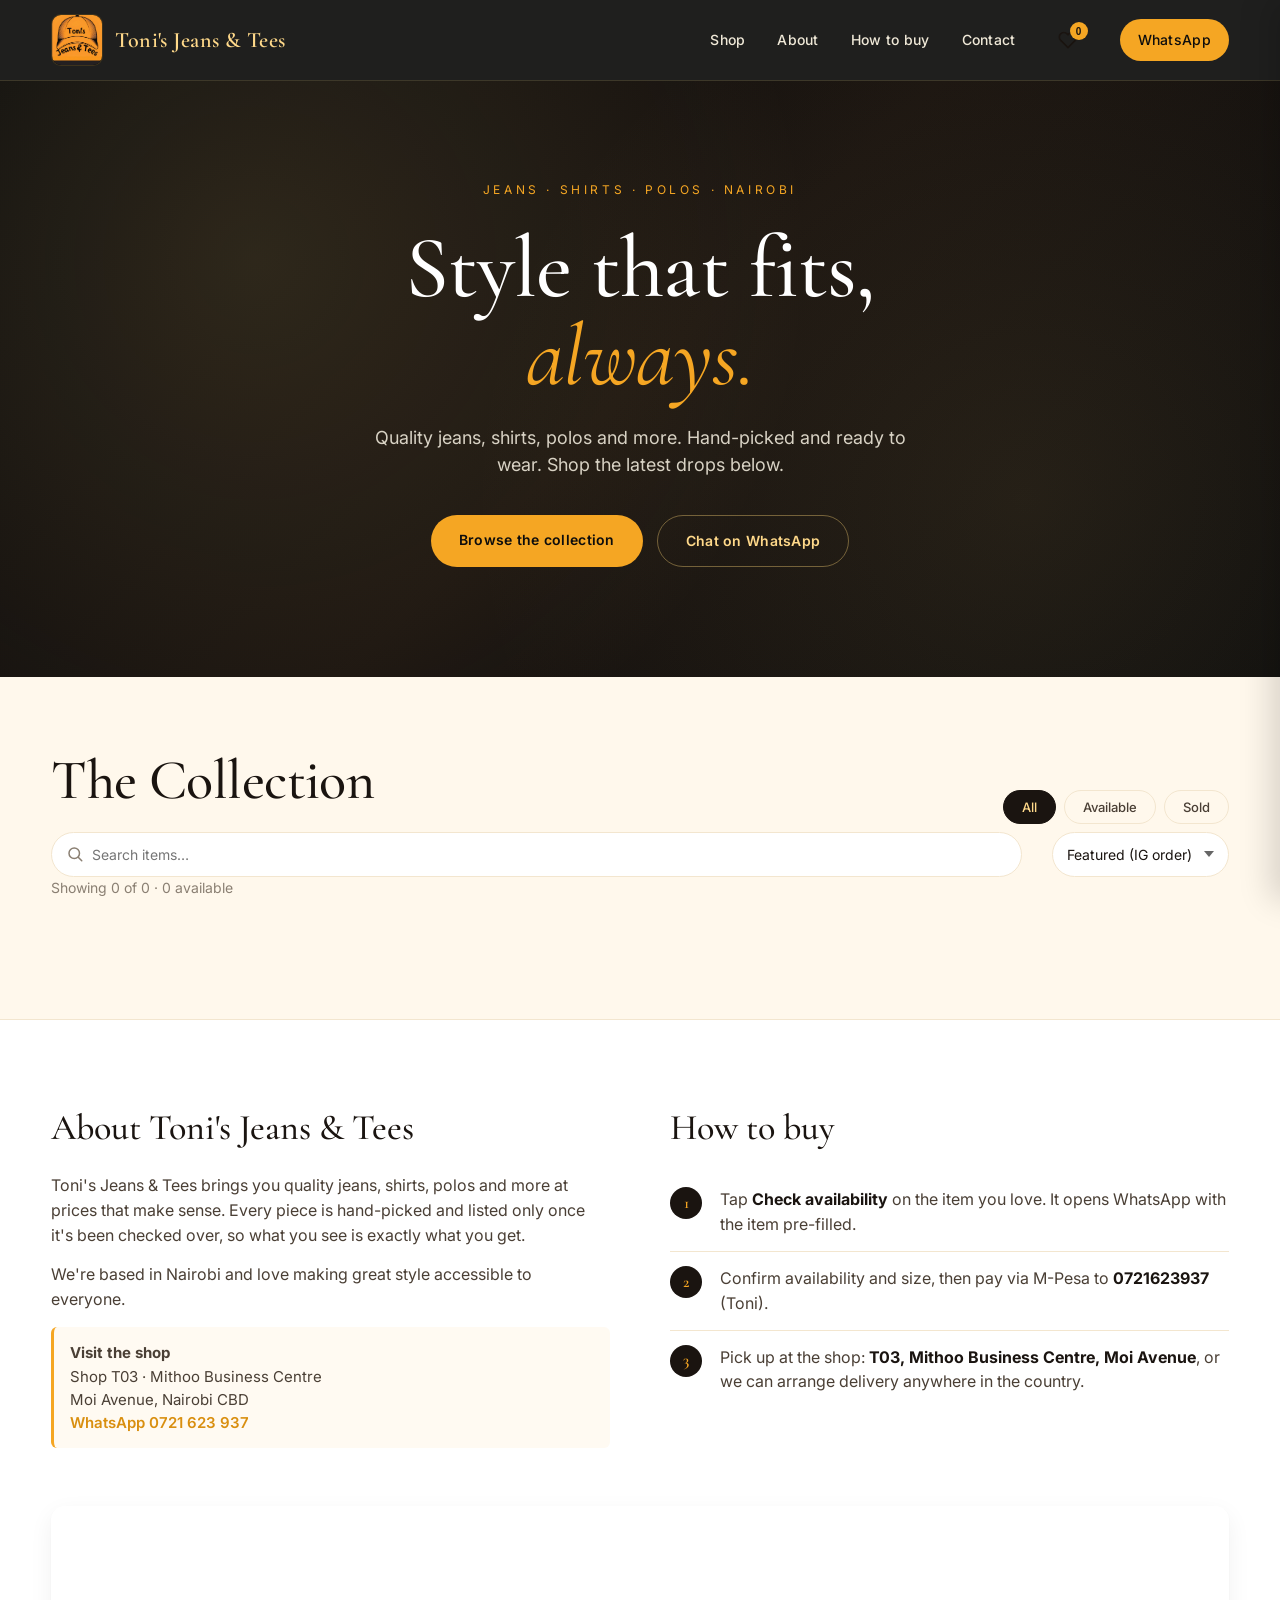
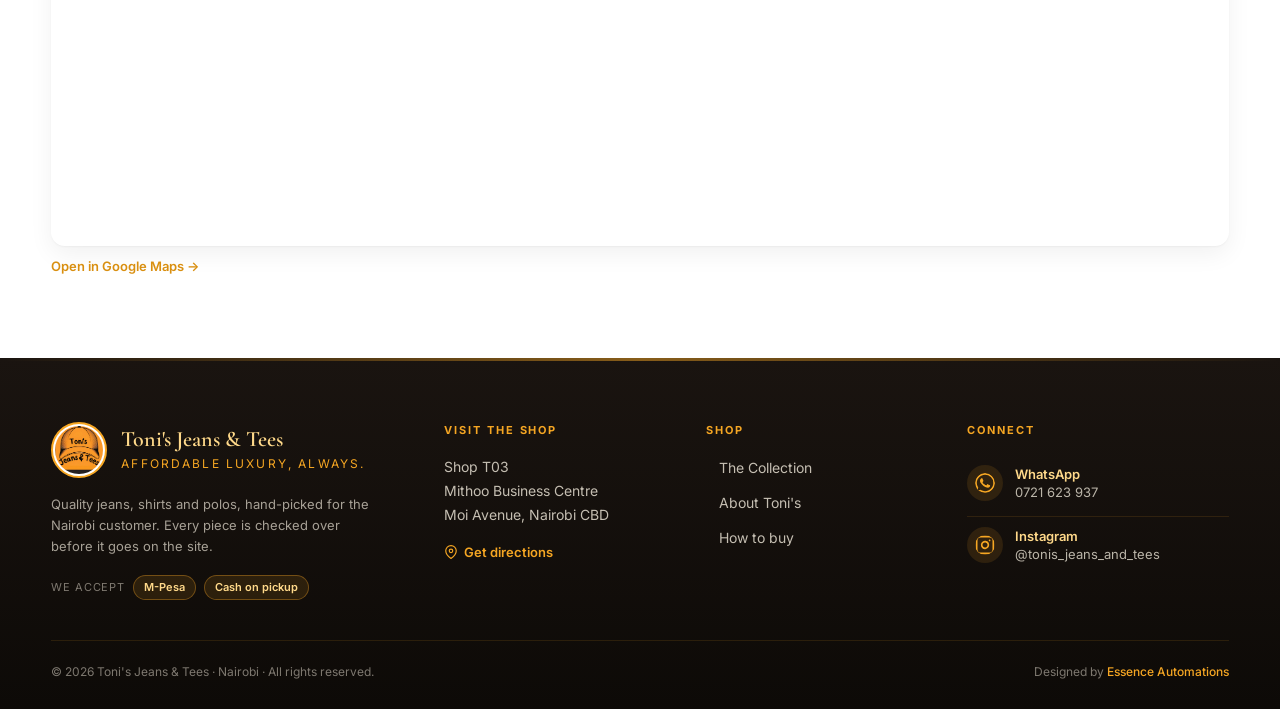
==== index.html @ eebce9c8 "About: move shop map to a full-width block below the grid Promote the half-width in-column map to a " ====
<!DOCTYPE html>
<html lang="en">
<head>
<meta charset="UTF-8">
<meta name="viewport" content="width=device-width, initial-scale=1.0">
<title>Toni's Jeans & Tees · Affordable luxury, always.</title>
<meta name="description" content="Affordable jeans, shirts, polos and more in Nairobi. Quality clothing at great prices. Shop Toni's Jeans & Tees.">

<!-- Open Graph / WhatsApp / Social sharing -->
<meta property="og:type" content="website">
<meta property="og:title" content="Toni's Jeans & Tees · Quality jeans, tees and shirts in Nairobi">
<meta property="og:description" content="Affordable jeans, tees, polos and shirts. Hand-picked. Visit shop T03, Mithoo Business Centre, Moi Avenue.">
<meta property="og:image" content="https://tonisjeans.essenceautomations.com/images/og-share.jpg">
<meta property="og:image:secure_url" content="https://tonisjeans.essenceautomations.com/images/og-share.jpg">
<meta property="og:image:type" content="image/jpeg">
<meta property="og:image:width" content="1200">
<meta property="og:image:height" content="630">
<meta property="og:image:alt" content="Toni's Jeans & Tees logo">
<meta property="og:url" content="https://tonisjeans.essenceautomations.com/">
<meta property="og:locale" content="en_KE">
<meta property="og:site_name" content="Toni's Jeans & Tees">
<meta name="twitter:card" content="summary_large_image">
<meta name="twitter:title" content="Toni's Jeans & Tees · Quality jeans, tees and shirts in Nairobi">
<meta name="twitter:description" content="Affordable jeans, tees, polos and shirts. Hand-picked. Visit shop T03, Mithoo Business Centre, Moi Avenue.">
<meta name="twitter:image" content="https://tonisjeans.essenceautomations.com/images/og-share.jpg">
<meta name="twitter:image:alt" content="Toni's Jeans & Tees logo">
<link rel="canonical" href="https://tonisjeans.essenceautomations.com/">

<link rel="icon" type="image/png" sizes="32x32" href="images/favicon-32.png">
<link rel="icon" type="image/png" sizes="192x192" href="images/logo-192.png">
<link rel="apple-touch-icon" sizes="180x180" href="images/apple-touch-icon.png">
<meta name="theme-color" content="#0d0d0d">
<link rel="preconnect" href="https://fonts.googleapis.com">
<link rel="preconnect" href="https://fonts.gstatic.com" crossorigin>
<link href="https://fonts.googleapis.com/css2?family=Cormorant+Garamond:wght@400;500;600;700&family=Inter:wght@300;400;500;600;700&display=swap" rel="stylesheet">
<link rel="stylesheet" href="styles.css?v=20260601b-drop">
<!-- GHL external tracking - captures shoppers who visit this site -->
<script src="https://link.essenceautomations.com/js/external-tracking.js" data-tracking-id="tk_d5a5c7952dc94771ba91855a4bfe3aea"></script>
</head>
<body>

<nav class="nav">
  <div class="nav-inner">
    <a href="#" class="brand">
      <img src="images/logo.jpg" alt="Toni's Jeans & Tees" class="brand-logo">
      <span class="brand-text">Toni's Jeans & Tees</span>
    </a>
    <button class="nav-toggle" id="navToggle" aria-label="Open menu">
      <span></span><span></span><span></span>
    </button>
    <div class="nav-links" id="navLinks">
      <button class="nav-close" id="navClose" aria-label="Close menu">&times;</button>
      <a href="#shop">Shop</a>
      <a href="#about">About</a>
      <a href="#how">How to buy</a>
      <a href="#contact">Contact</a>
      <button class="nav-wishlist" id="wishlistBtn" type="button" aria-label="Open wishlist">
        <svg viewBox="0 0 24 24" width="20" height="20" fill="none" stroke="currentColor" stroke-width="2" stroke-linecap="round" stroke-linejoin="round" aria-hidden="true"><path d="M20.84 4.61a5.5 5.5 0 0 0-7.78 0L12 5.67l-1.06-1.06a5.5 5.5 0 0 0-7.78 7.78l1.06 1.06L12 21.23l7.78-7.78 1.06-1.06a5.5 5.5 0 0 0 0-7.78z"></path></svg>
        <span class="nav-wishlist-count" id="wishlistCount" hidden>0</span>
      </button>
      <a href="https://wa.me/254721623937" class="nav-cta" target="_blank" rel="noopener">WhatsApp</a>
    </div>
  </div>
</nav>

<header class="hero">
  <div class="hero-inner">
    <p class="hero-eyebrow fade-up">Jeans · Shirts · Polos · Nairobi</p>
    <h1 class="hero-title fade-up">Style that fits,<br><em>always.</em></h1>
    <p class="hero-sub fade-up">Quality jeans, shirts, polos and more. Hand-picked and ready to wear. Shop the latest drops below.</p>
    <div class="hero-cta fade-up">
      <a href="#shop" class="btn btn-primary">Browse the collection</a>
      <a href="https://wa.me/254721623937" class="btn btn-ghost" target="_blank" rel="noopener">Chat on WhatsApp</a>
    </div>
  </div>
</header>

<section class="filters" id="shop">
  <div class="container">
    <div class="filters-bar">
      <h2 class="section-title fade-up">The Collection</h2>
      <div class="filter-pills" id="availPills">
        <button class="pill active" data-avail="all">All</button>
        <button class="pill" data-avail="available">Available</button>
        <button class="pill" data-avail="sold">Sold</button>
      </div>
    </div>
    <div class="search-sort-row">
      <div class="search-wrap">
        <svg class="search-icon" viewBox="0 0 24 24" width="18" height="18" fill="none" stroke="currentColor" stroke-width="2" stroke-linecap="round" stroke-linejoin="round" aria-hidden="true"><circle cx="11" cy="11" r="7"></circle><line x1="21" y1="21" x2="16.65" y2="16.65"></line></svg>
        <input id="searchInput" type="search" placeholder="Search items…" autocomplete="off">
        <button class="search-clear" id="searchClear" type="button" aria-label="Clear search" hidden>&times;</button>
      </div>
      <div class="filter-drop" id="catPills"></div>
      <div class="filter-drop" id="sizePills"></div>
      <select id="sortSelect" class="sort-select" aria-label="Sort items">
        <option value="featured">Featured (IG order)</option>
        <option value="newest">Newest first</option>
        <option value="price-asc">Price: low → high</option>
        <option value="price-desc">Price: high → low</option>
      </select>
    </div>
    <p class="filter-meta" id="filterMeta"></p>
  </div>
</section>

<!-- Wishlist drawer -->
<div class="drawer" id="wishlistDrawer" aria-hidden="true">
  <div class="drawer-backdrop" data-action="close-drawer"></div>
  <aside class="drawer-panel">
    <header class="drawer-head">
      <h3>Your wishlist</h3>
      <button class="drawer-close" data-action="close-drawer" aria-label="Close wishlist">&times;</button>
    </header>
    <div class="drawer-body" id="wishlistList"></div>
    <footer class="drawer-foot" id="wishlistFoot" hidden>
      <a class="btn btn-primary" id="wishlistEnquireAll" target="_blank" rel="noopener">Check availability for all on WhatsApp</a>
    </footer>
  </aside>
</div>

<main class="gallery container" id="gallery">
  <!-- Bags injected here -->
</main>

<section class="info" id="about">
  <div class="container info-grid">
    <div class="fade-up">
      <h2>About Toni's Jeans & Tees</h2>
      <p>Toni's Jeans & Tees brings you quality jeans, shirts, polos and more at prices that make sense. Every piece is hand-picked and listed only once it's been checked over, so what you see is exactly what you get.</p>
      <p>We're based in Nairobi and love making great style accessible to everyone.</p>
      <p class="shop-card">
        <strong>Visit the shop</strong><br>
        Shop T03 · Mithoo Business Centre<br>
        Moi Avenue, Nairobi CBD<br>
        <a href="https://wa.me/254721623937" target="_blank" rel="noopener">WhatsApp 0721 623 937</a>
      </p>
    </div>
    <div id="how" class="fade-up">
      <h2>How to buy</h2>
      <ol class="steps">
        <li>Tap <strong>Check availability</strong> on the item you love. It opens WhatsApp with the item pre-filled.</li>
        <li>Confirm availability and size, then pay via M-Pesa to <strong>0721623937</strong> (Toni).</li>
        <li>Pick up at the shop: <strong>T03, Mithoo Business Centre, Moi Avenue</strong>, or we can arrange delivery anywhere in the country.</li>
      </ol>
    </div>
  </div>

  <!-- Wide map -->
  <div class="container map-wrap fade-up">
    <iframe
      src="https://www.google.com/maps?q=Mithoo+Business+Centre+Moi+Avenue+Nairobi&output=embed"
      width="100%" height="340" style="border:0;"
      loading="lazy" referrerpolicy="no-referrer-when-downgrade"
      title="Toni's Jeans & Tees shop on map"></iframe>
    <a class="map-link" href="https://www.google.com/maps/search/?api=1&query=Mithoo+Business+Centre+Moi+Avenue+Nairobi" target="_blank" rel="noopener">Open in Google Maps →</a>
  </div>
</section>

<footer class="footer" id="contact">
  <div class="container">
    <div class="footer-grid">

      <!-- Brand column -->
      <div class="footer-col footer-col--brand fade-up">
        <div class="footer-brand">
          <img src="images/logo.jpg" alt="Toni's Jeans & Tees" class="brand-logo">
          <div class="footer-brand-text">
            <p class="footer-name">Toni's Jeans & Tees</p>
            <p class="footer-tagline">Affordable luxury, always.</p>
          </div>
        </div>
        <p class="footer-blurb">Quality jeans, shirts and polos, hand-picked for the Nairobi customer. Every piece is checked over before it goes on the site.</p>
        <div class="footer-payment">
          <span class="footer-paylabel">We accept</span>
          <span class="footer-pay-pill">M-Pesa</span>
          <span class="footer-pay-pill">Cash on pickup</span>
        </div>
      </div>

      <!-- Visit -->
      <div class="footer-col fade-up">
        <h4 class="footer-head">Visit the shop</h4>
        <address class="footer-address">
          Shop T03<br>
          Mithoo Business Centre<br>
          Moi Avenue, Nairobi CBD
        </address>
        <a class="footer-action" href="https://www.google.com/maps/search/?api=1&query=Mithoo+Business+Centre+Moi+Avenue+Nairobi" target="_blank" rel="noopener">
          <svg viewBox="0 0 24 24" width="14" height="14" fill="none" stroke="currentColor" stroke-width="2" stroke-linecap="round" stroke-linejoin="round" aria-hidden="true"><path d="M21 10c0 7-9 13-9 13s-9-6-9-13a9 9 0 0 1 18 0z"></path><circle cx="12" cy="10" r="3"></circle></svg>
          Get directions
        </a>
      </div>

      <!-- Shop nav -->
      <div class="footer-col fade-up">
        <h4 class="footer-head">Shop</h4>
        <ul class="footer-list">
          <li><a href="#shop">The Collection</a></li>
          <li><a href="#about">About Toni's</a></li>
          <li><a href="#how">How to buy</a></li>
        </ul>
      </div>

      <!-- Connect -->
      <div class="footer-col fade-up">
        <h4 class="footer-head">Connect</h4>
        <a class="footer-social" href="https://wa.me/254721623937" target="_blank" rel="noopener">
          <svg class="footer-social-icon" viewBox="0 0 24 24" width="16" height="16" fill="currentColor" aria-hidden="true"><path d="M17.472 14.382c-.297-.149-1.758-.867-2.03-.967-.273-.099-.471-.148-.67.15-.197.297-.767.966-.94 1.164-.173.199-.347.223-.644.075-.297-.15-1.255-.463-2.39-1.475-.883-.788-1.48-1.761-1.653-2.059-.173-.297-.018-.458.13-.606.134-.133.298-.347.446-.52.149-.174.198-.298.298-.497.099-.198.05-.371-.025-.52-.075-.149-.669-1.612-.916-2.207-.242-.579-.487-.5-.669-.51-.173-.008-.371-.01-.57-.01-.198 0-.52.074-.792.372-.272.297-1.04 1.016-1.04 2.479 0 1.462 1.065 2.875 1.213 3.074.149.198 2.096 3.2 5.077 4.487.71.306 1.263.489 1.694.625.712.227 1.36.195 1.871.118.571-.085 1.758-.719 2.006-1.413.248-.694.248-1.289.173-1.413-.074-.124-.272-.198-.57-.347m-5.421 7.403h-.004a9.87 9.87 0 0 1-5.031-1.378l-.361-.214-3.741.982.998-3.648-.235-.374a9.86 9.86 0 0 1-1.51-5.26c.001-5.45 4.436-9.884 9.888-9.884 2.64 0 5.122 1.03 6.988 2.898a9.825 9.825 0 0 1 2.893 6.994c-.003 5.45-4.437 9.884-9.885 9.884m8.413-18.297A11.815 11.815 0 0 0 12.05 0C5.495 0 .16 5.335.157 11.892c0 2.096.547 4.142 1.588 5.945L.057 24l6.305-1.654a11.882 11.882 0 0 0 5.683 1.448h.005c6.554 0 11.89-5.335 11.893-11.893a11.821 11.821 0 0 0-3.48-8.413"/></svg>
          <span><strong>WhatsApp</strong><br>0721 623 937</span>
        </a>
        <a class="footer-social" href="https://www.instagram.com/tonis_jeans_and_tees/" target="_blank" rel="noopener">
          <svg class="footer-social-icon" viewBox="0 0 24 24" width="16" height="16" fill="none" stroke="currentColor" stroke-width="2" stroke-linecap="round" stroke-linejoin="round" aria-hidden="true"><rect x="2" y="2" width="20" height="20" rx="5" ry="5"></rect><path d="M16 11.37A4 4 0 1 1 12.63 8 4 4 0 0 1 16 11.37z"></path><line x1="17.5" y1="6.5" x2="17.51" y2="6.5"></line></svg>
          <span><strong>Instagram</strong><br>@tonis_jeans_and_tees</span>
        </a>
      </div>
    </div>

    <div class="footer-bottom">
      <p>© <span id="year"></span> Toni's Jeans & Tees · Nairobi · All rights reserved.</p>
      <p>Designed by <a href="https://essenceautomations.com/shop-manager/" target="_blank" rel="noopener" class="footer-credit">Essence Automations</a></p>
    </div>
  </div>
</footer>

<!-- Lightbox -->
<div class="lightbox" id="lightbox" aria-hidden="true">
  <button class="lightbox-close" id="lightboxClose" aria-label="Close">&times;</button>
  <img class="lightbox-img" id="lightboxImg" alt="">
  <div class="lightbox-caption" id="lightboxCaption"></div>
</div>

<script src="main.js?v=20260606susp"></script>
</body>
</html>
---- styles.css ----
/* Toni's Jeans & Tees: vibrant orange & black */
:root {
  --bg: #fff8ec;
  --bg-card: #ffffff;
  --ink: #1a1410;
  --ink-soft: #4a3f35;
  --ink-faint: #8a7f72;
  --gold: #f5a623;
  --gold-deep: #d98f10;
  --gold-light: #ffd98a;
  --line: #f3e6cf;
  --shadow: 0 1px 2px rgba(13,13,13,0.04), 0 8px 24px rgba(13,13,13,0.06);
  --shadow-lg: 0 20px 60px rgba(13,13,13,0.12);
  --radius: 14px;
  --radius-sm: 8px;
  --serif: 'Cormorant Garamond', Georgia, serif;
  --sans: 'Inter', system-ui, -apple-system, sans-serif;
}

* { box-sizing: border-box; margin: 0; padding: 0; }

html { scroll-behavior: smooth; }

body {
  font-family: var(--sans);
  color: var(--ink);
  background: var(--bg);
  line-height: 1.55;
  -webkit-font-smoothing: antialiased;
}

a { color: inherit; text-decoration: none; }

img { max-width: 100%; display: block; }

.container { width: min(1200px, 92%); margin: 0 auto; }

/* ===== NAV ===== */
.nav {
  position: sticky;
  top: 0;
  background: rgba(13,13,13,0.92);
  backdrop-filter: blur(12px);
  -webkit-backdrop-filter: blur(12px);
  border-bottom: 1px solid rgba(201,169,97,0.18);
  z-index: 200;
}
.nav-inner {
  display: flex;
  align-items: center;
  justify-content: space-between;
  width: min(1200px, 92%);
  margin: 0 auto;
  padding: 14px 0;
}
.brand {
  display: flex;
  align-items: center;
  gap: 12px;
  color: #fff;
}
.brand-logo {
  width: 52px; height: 52px; border-radius: 10px;
  border: 1px solid rgba(201,169,97,0.3);
  object-fit: cover;
  background: #000;
}
.footer-brand .brand-logo { width: 60px; height: 60px; }
.brand-text {
  font-family: var(--serif);
  font-size: 22px;
  font-weight: 600;
  letter-spacing: 0.02em;
  color: var(--gold-light);
}
.nav-links {
  display: flex; gap: 32px; align-items: center;
}
.nav-links a {
  color: #f0e9d8;
  font-size: 14px;
  font-weight: 500;
  letter-spacing: 0.02em;
  transition: color 0.2s;
}
.nav-links a:hover { color: var(--gold); }
.nav-cta {
  background: var(--gold);
  color: #0d0d0d !important;
  padding: 10px 18px;
  border-radius: 999px;
  font-weight: 600;
}
.nav-cta:hover { background: var(--gold-light); color: #0d0d0d !important; }

.nav-toggle {
  display: none;
  background: none; border: none; cursor: pointer;
  width: 36px; height: 36px;
  flex-direction: column; justify-content: center; gap: 5px;
  z-index: 220;
}
.nav-toggle span {
  display: block;
  height: 2px; width: 24px;
  background: var(--gold-light);
  transition: 0.3s;
}

.nav-close { display: none; }
@media (max-width: 760px) {
  .nav-toggle { display: flex; }
  .nav-links {
    position: fixed;
    top: 0; left: 0;
    width: 100vw; height: 100vh;
    background: rgba(13,13,13,0.98);
    flex-direction: column;
    justify-content: center;
    align-items: center;
    gap: 28px;
    transform: translateY(-100vh);
    transition: transform 0.3s;
    z-index: 210;
    visibility: hidden;
  }
  .nav-links.open {
    transform: translateY(0);
    visibility: visible;
  }
  .nav-links a { font-size: 20px; }
  .nav-close {
    display: flex;
    position: absolute;
    top: 18px; right: 18px;
    width: 44px; height: 44px;
    background: transparent;
    border: 1px solid rgba(245,166,35,0.35);
    border-radius: 50%;
    color: var(--gold-light);
    font-size: 30px;
    line-height: 1;
    cursor: pointer;
    align-items: center;
    justify-content: center;
    transition: 0.2s;
    z-index: 2;
  }
  .nav-close:hover, .nav-close:focus { background: var(--gold); color: var(--ink); border-color: var(--gold); }
}

/* ===== HERO ===== */
.hero {
  background: linear-gradient(135deg, #0d0d0d 0%, #1a1410 50%, #0d0d0d 100%);
  color: #fff;
  text-align: center;
  padding: 100px 20px 110px;
  position: relative;
  overflow: hidden;
}
.hero::before {
  content: "";
  position: absolute;
  inset: 0;
  background:
    radial-gradient(circle at 20% 30%, rgba(201,169,97,0.15), transparent 50%),
    radial-gradient(circle at 80% 70%, rgba(201,169,97,0.10), transparent 50%);
  pointer-events: none;
}
.hero-inner { position: relative; max-width: 800px; margin: 0 auto; }
.hero-eyebrow {
  font-size: 12px;
  letter-spacing: 0.3em;
  text-transform: uppercase;
  color: var(--gold);
  margin-bottom: 24px;
}
.hero-title {
  font-family: var(--serif);
  font-size: clamp(48px, 8vw, 88px);
  font-weight: 500;
  line-height: 1;
  letter-spacing: -0.01em;
  margin-bottom: 24px;
}
.hero-title em {
  color: var(--gold);
  font-style: italic;
  font-weight: 400;
}
.hero-sub {
  font-size: 18px;
  color: #d8d2c4;
  max-width: 560px;
  margin: 0 auto 36px;
}
.hero-cta { display: flex; justify-content: center; gap: 14px; flex-wrap: wrap; }

.btn {
  display: inline-block;
  padding: 14px 28px;
  border-radius: 999px;
  font-weight: 600;
  font-size: 14px;
  letter-spacing: 0.02em;
  transition: all 0.2s;
  cursor: pointer;
  border: none;
  font-family: inherit;
}
.btn-primary {
  background: var(--gold);
  color: #0d0d0d;
}
.btn-primary:hover { background: var(--gold-light); transform: translateY(-1px); }
.btn-ghost {
  background: transparent;
  color: var(--gold-light);
  border: 1px solid rgba(201,169,97,0.5);
}
.btn-ghost:hover { background: rgba(201,169,97,0.1); border-color: var(--gold); }

/* ===== FILTERS ===== */
.filters {
  background: var(--bg);
  padding: 60px 0 24px;
}
.filters-bar {
  display: flex;
  justify-content: space-between;
  align-items: end;
  gap: 24px;
  flex-wrap: wrap;
  margin-bottom: 8px;
}
.section-title {
  font-family: var(--serif);
  font-size: clamp(36px, 5vw, 56px);
  font-weight: 500;
  letter-spacing: -0.01em;
  color: var(--ink);
}
.filter-pills { display: flex; gap: 8px; }
.pill {
  background: transparent;
  border: 1px solid var(--line);
  padding: 8px 18px;
  border-radius: 999px;
  font-size: 13px;
  font-weight: 500;
  cursor: pointer;
  transition: 0.2s;
  color: var(--ink-soft);
  font-family: inherit;
}
.pill:hover { border-color: var(--gold); color: var(--ink); }
.pill.active { background: var(--ink); border-color: var(--ink); color: var(--gold-light); }
.filter-meta { color: var(--ink-faint); font-size: 14px; }

/* ===== GALLERY ===== */
.gallery {
  display: grid;
  grid-template-columns: repeat(auto-fill, minmax(280px, 1fr));
  gap: 28px;
  padding: 16px 0 80px;
}
.card {
  background: var(--bg-card);
  border-radius: var(--radius);
  overflow: hidden;
  box-shadow: var(--shadow);
  transition: transform 0.25s, box-shadow 0.25s;
  display: flex;
  flex-direction: column;
}
.card:hover { transform: translateY(-4px); box-shadow: var(--shadow-lg); }

.card-img-wrap {
  position: relative;
  aspect-ratio: 4 / 5;
  overflow: hidden;
  cursor: zoom-in;
  background: #fff;
  display: flex;
  align-items: center;
  justify-content: center;
}
.card-img {
  width: 82%; height: 82%; object-fit: cover;
  border-radius: 12px;
  transition: transform 0.5s;
}
.card:hover .card-img { transform: scale(1.04); }

.card.sold .card-img { filter: grayscale(0.4) brightness(0.92); }

.badge-sold {
  position: absolute;
  top: 14px; left: 14px;
  background: #0d0d0d;
  color: var(--gold);
  font-size: 11px;
  letter-spacing: 0.2em;
  padding: 6px 12px;
  border-radius: 4px;
  font-weight: 700;
  text-transform: uppercase;
  border: 1px solid var(--gold);
}
.badge-low {
  position: absolute;
  top: 14px; left: 14px;
  background: #fff4e0;
  color: #a06000;
  border: 1px solid #f0c060;
  font-size: 10px;
  letter-spacing: 0.1em;
  padding: 4px 10px;
  border-radius: 4px;
  font-weight: 700;
  text-transform: uppercase;
}
.badge-cat {
  position: absolute;
  top: 14px; right: 14px;
  background: rgba(13,13,13,0.72);
  color: #fff;
  font-size: 10px;
  letter-spacing: 0.12em;
  padding: 4px 10px;
  border-radius: 4px;
  font-weight: 600;
  text-transform: uppercase;
}
.size-chips { display: flex; flex-wrap: wrap; gap: 5px; }
.size-chip {
  background: var(--surface);
  border: 1px solid var(--line);
  border-radius: 4px;
  font-size: 11px;
  font-weight: 600;
  padding: 3px 9px;
  color: var(--ink);
  letter-spacing: 0.04em;
}
.filter-pills--cats { flex-wrap: wrap; }
.filter-pills--sizes { flex-wrap: wrap; }
.pill--size { padding: 5px 12px !important; font-size: 13px !important; }

/* ===== Fade-in-up reveal (CATALOG-STANDARDS) ===== */
@media (prefers-reduced-motion: no-preference) {
  .fade-up { opacity: 0; transform: translateY(22px); transition: opacity 0.6s cubic-bezier(0.22,0.61,0.36,1), transform 0.6s cubic-bezier(0.22,0.61,0.36,1); }
  .fade-up.in-view { opacity: 1; transform: none; }
  .gallery .fade-up:nth-child(2) { transition-delay: 0.06s; }
  .gallery .fade-up:nth-child(3) { transition-delay: 0.12s; }
  .gallery .fade-up:nth-child(4) { transition-delay: 0.18s; }
  .gallery .fade-up:nth-child(5) { transition-delay: 0.24s; }
  .gallery .fade-up:nth-child(6) { transition-delay: 0.30s; }
  .gallery .fade-up:nth-child(7) { transition-delay: 0.36s; }
  .gallery .fade-up:nth-child(8) { transition-delay: 0.42s; }
  .gallery .fade-up:nth-child(9) { transition-delay: 0.48s; }
  .gallery .fade-up:nth-child(n+10) { transition-delay: 0.54s; }
}

/* ===== Search + Sort row ===== */
.search-sort-row { display: flex; gap: 10px; margin-top: 8px; align-items: stretch; flex-wrap: wrap; }
.search-wrap { flex: 1 1 240px; min-width: 200px; position: relative; display: flex; align-items: center; background: #fff; border: 1px solid var(--line); border-radius: 99px; padding: 4px 12px 4px 14px; transition: 0.15s; }
.search-wrap:focus-within { border-color: var(--gold); box-shadow: 0 0 0 4px rgba(245,166,35,0.18); }
.search-icon { color: var(--ink-faint); margin-right: 8px; flex-shrink: 0; }
.search-wrap input { flex: 1; border: none; outline: none; background: transparent; padding: 9px 0; font-family: inherit; font-size: 14px; color: var(--ink); min-width: 0; }
.search-wrap input::-webkit-search-cancel-button { -webkit-appearance: none; }
.search-clear { background: var(--ink); color: var(--gold-light); border: none; width: 22px; height: 22px; border-radius: 50%; font-size: 16px; line-height: 1; cursor: pointer; flex-shrink: 0; }
.sort-select { padding: 10px 36px 10px 14px; border: 1px solid var(--line); border-radius: 99px; background: #fff url("data:image/svg+xml;utf8,<svg xmlns='http://www.w3.org/2000/svg' width='10' height='6' viewBox='0 0 10 6'><path d='M0 0l5 6 5-6z' fill='%23666'/></svg>") no-repeat right 14px center; appearance: none; -webkit-appearance: none; font-family: inherit; font-size: 14px; color: var(--ink); cursor: pointer; }
.sort-select:focus { outline: none; border-color: var(--gold); box-shadow: 0 0 0 4px rgba(245,166,35,0.18); }

/* Category + size filter dropdowns (compact, replaces long pill rows) */
.filter-drop { flex: 0 1 auto; min-width: 0; }
.filter-select { width: 100%; max-width: 100%; }
@media (max-width: 600px) { .filter-drop { flex: 1 1 calc(50% - 5px); } }

/* Custom filter dropdown — page-controlled so the open list shows a scroll cue
   (a native <select> popup is OS-drawn and gives no hint that more sits below). */
.cdrop { position: relative; }
.cdrop-trigger { width: 100%; max-width: 100%; text-align: left; display: flex; align-items: center; }
.cdrop-current { overflow: hidden; text-overflow: ellipsis; white-space: nowrap; }
.cdrop.open .cdrop-trigger { border-color: var(--gold); }
/* Active (non-"All") filter — gold tint so a set filter reads as deliberate. */
.cdrop--active .cdrop-trigger {
  background-color: rgba(245, 166, 35, 0.14);
  border-color: var(--gold);
  color: var(--ink); font-weight: 600;
}
.cdrop-panel {
  position: absolute; top: calc(100% + 6px); left: 0; right: 0; z-index: 60;
  background: #fff; border: 1px solid var(--line); border-radius: 14px;
  box-shadow: 0 12px 30px rgba(26, 20, 16, 0.16);
  overflow: hidden;
}
.cdrop-panel[hidden] { display: none; }
.cdrop-scroll {
  max-height: 280px; overflow-y: auto; padding: 6px;
  scrollbar-width: thin; scrollbar-color: var(--gold) var(--line);
}
.cdrop-scroll::-webkit-scrollbar { width: 9px; }
.cdrop-scroll::-webkit-scrollbar-track { background: var(--line); border-radius: 4px; }
.cdrop-scroll::-webkit-scrollbar-thumb { background: var(--gold); border-radius: 4px; }
.cdrop-scroll::-webkit-scrollbar-thumb:hover { background: var(--gold-deep); }
.cdrop-group {
  font-size: 10.5px; font-weight: 700; letter-spacing: 0.12em; text-transform: uppercase;
  color: var(--ink-faint); padding: 8px 12px 4px;
}
.cdrop-opt {
  display: block; width: 100%; text-align: left;
  padding: 11px 14px; border: none; background: none; cursor: pointer;
  font-family: inherit; font-size: 14px; color: var(--ink); border-radius: 9px;
}
.cdrop-opt:hover { background: var(--line); }
.cdrop-opt.selected { background: var(--ink); color: var(--gold-light); font-weight: 600; }
/* "more below" cue — fade + chevron pinned to the panel's bottom edge, shown
   only while the list can still scroll down. */
.cdrop-morehint {
  position: absolute; left: 1px; right: 1px; bottom: 0; height: 38px;
  pointer-events: none; opacity: 0; transition: opacity 0.18s ease;
  background: linear-gradient(to bottom, rgba(255,255,255,0), #fff 78%);
  border-radius: 0 0 14px 14px;
}
.cdrop-morehint.show { opacity: 1; }
.cdrop-morehint::after {
  content: ''; position: absolute; left: 50%; bottom: 7px;
  width: 11px; height: 11px; margin-left: -5.5px;
  border-right: 2.5px solid var(--gold-deep); border-bottom: 2.5px solid var(--gold-deep);
  transform: rotate(45deg);
  animation: cdropBob 1.3s ease-in-out infinite;
}
@keyframes cdropBob { 0%, 100% { transform: translateY(0) rotate(45deg); } 50% { transform: translateY(3px) rotate(45deg); } }
@media (prefers-reduced-motion: reduce) { .cdrop-morehint::after { animation: none; } }


/* ===== NEW badge ===== */
.badge-new { position: absolute; top: 10px; left: 10px; background: linear-gradient(135deg, var(--gold), var(--gold-deep)); color: var(--ink); font-size: 10px; font-weight: 800; letter-spacing: 0.16em; padding: 4px 9px; border-radius: 4px; z-index: 2; box-shadow: 0 2px 6px rgba(217,143,16,0.4); }

/* ===== Heart / wishlist on card =====
   Pill shape (heart icon + fake-social-proof counter). Counter is a
   deterministic hash of item.id (7..20 base) plus 1 if visitor has wishlisted.
   Toggles red when "on". */
.heart-btn {
  position: absolute;
  top: 10px; right: 10px;
  display: inline-flex; align-items: center; gap: 6px;
  padding: 6px 10px 6px 9px;
  background: rgba(255,255,255,0.92);
  border: none;
  border-radius: 999px;
  cursor: pointer;
  color: var(--ink-soft);
  font-family: inherit;
  font-size: 12px;
  font-weight: 600;
  line-height: 1;
  transition: background 0.18s, color 0.18s, transform 0.18s;
  z-index: 2;
  backdrop-filter: blur(6px);
  -webkit-backdrop-filter: blur(6px);
}
.heart-btn:hover { background: #fff; color: var(--gold-deep); transform: translateY(-1px); }
.heart-btn .heart-count { font-variant-numeric: tabular-nums; }
.heart-btn.on { color: #fff; background: rgba(226,34,51,0.92); }
.heart-btn.on:hover { background: rgba(200,28,46,0.95); }
.heart-btn.on svg { fill: #fff; }
.heart-btn.pop { animation: heart-pop 0.35s cubic-bezier(0.22,0.61,0.36,1); }
@keyframes heart-pop {
  0% { transform: scale(1); }
  40% { transform: scale(1.22); }
  100% { transform: scale(1); }
}

/* ===== Nav wishlist button ===== */
.nav-wishlist { background: transparent; border: none; padding: 6px 10px; position: relative; color: inherit; cursor: pointer; display: inline-flex; align-items: center; }
.nav-wishlist:hover { color: var(--gold); }
.nav-wishlist-count { position: absolute; top: -2px; right: 0; background: var(--gold); color: var(--ink); font-size: 10px; font-weight: 700; min-width: 18px; height: 18px; border-radius: 99px; display: inline-flex; align-items: center; justify-content: center; padding: 0 5px; }

/* ===== Wishlist drawer ===== */
.drawer { position: fixed; inset: 0; z-index: 1100; pointer-events: none; }
.drawer.open { pointer-events: auto; }
.drawer-backdrop { position: absolute; inset: 0; background: rgba(0,0,0,0.45); opacity: 0; transition: opacity 0.25s; }
.drawer.open .drawer-backdrop { opacity: 1; }
.drawer-panel { position: absolute; top: 0; right: 0; bottom: 0; width: min(420px, 100vw); background: #fff; box-shadow: -10px 0 30px rgba(0,0,0,0.15); transform: translateX(100%); transition: transform 0.25s; display: flex; flex-direction: column; }
.drawer.open .drawer-panel { transform: translateX(0); }
.drawer-head { padding: 18px 22px; border-bottom: 1px solid var(--line); display: flex; align-items: center; justify-content: space-between; }
.drawer-head h3 { font-family: var(--serif); font-size: 22px; margin: 0; font-weight: 500; }
.drawer-close { background: transparent; border: none; font-size: 28px; line-height: 1; color: var(--ink); cursor: pointer; padding: 4px 8px; }
.drawer-body { flex: 1; overflow-y: auto; padding: 12px 18px; }
.drawer-empty { color: var(--ink-faint); font-size: 14px; padding: 24px 0; text-align: center; }
.drawer-foot { padding: 16px 18px; border-top: 1px solid var(--line); }
.drawer-foot .btn { width: 100%; }
.wishlist-row { display: grid; grid-template-columns: 64px 1fr 28px; gap: 10px; align-items: center; padding: 8px 0; border-bottom: 1px solid var(--line); }
.wishlist-row img { width: 64px; height: 64px; border-radius: 6px; object-fit: cover; }
.wishlist-row-name { font-weight: 600; font-size: 14px; }
.wishlist-row-meta { font-size: 12px; color: var(--gold-deep); margin-top: 2px; }
.wishlist-remove { background: transparent; border: none; font-size: 22px; color: var(--ink-faint); cursor: pointer; }
.wishlist-remove:hover { color: #b00020; }

/* ===== Price on request ===== */
.card-price-onreq { color: var(--ink-soft) !important; }
.card-price-onreq small { font-style: italic; font-size: 13px; font-weight: 500; }

.shop-card {
  margin-top: 16px;
  padding: 14px 16px;
  border-left: 3px solid var(--gold);
  background: rgba(245,166,35,0.06);
  border-radius: 6px;
  line-height: 1.55;
  font-size: 15px;
}
.shop-card a { color: var(--gold-deep); font-weight: 600; }

/* Brand-coloured scrollbar */
html { scrollbar-color: var(--gold) var(--bg); scrollbar-width: thin; }
::-webkit-scrollbar { width: 12px; height: 12px; }
::-webkit-scrollbar-track { background: var(--bg); }
::-webkit-scrollbar-thumb { background: var(--gold); border-radius: 99px; border: 3px solid var(--bg); }
::-webkit-scrollbar-thumb:hover { background: var(--gold-deep); }
::-webkit-scrollbar-corner { background: var(--bg); }
.shop-map { margin-top: 14px; }
.shop-map iframe { box-shadow: var(--shadow); }
/* Wide map — full container width below the About/How-to-buy grid. */
.map-wrap { margin-top: 44px; }
.map-wrap iframe { display: block; width: 100%; border-radius: 14px; box-shadow: var(--shadow); }
.map-link { display: inline-block; margin-top: 10px; font-size: 13px; font-weight: 600; color: var(--gold-deep); }
.map-link:hover { color: var(--ink); }
.footer-shop { font-size: 13px; color: var(--ink-soft); }

.pager-wrap {
  display: flex;
  justify-content: center;
  align-items: center;
  flex-wrap: wrap;
  gap: 6px;
  padding: 36px 16px 20px;
}
.pager-btn {
  min-width: 40px;
  height: 40px;
  padding: 0 12px;
  border: 1px solid var(--line);
  background: #fff;
  color: var(--ink);
  border-radius: 8px;
  font-family: inherit;
  font-size: 14px;
  font-weight: 600;
  cursor: pointer;
  transition: 0.15s;
  display: inline-flex;
  align-items: center;
  justify-content: center;
}
.pager-btn:hover:not(.disabled):not(.active):not(.ellipsis) {
  background: var(--gold-light);
  border-color: var(--gold);
  color: var(--ink);
}
.pager-btn.active {
  background: var(--ink);
  color: var(--gold-light);
  border-color: var(--ink);
  cursor: default;
}
.pager-btn.disabled { opacity: 0.4; cursor: not-allowed; }
.pager-btn.ellipsis { border: none; background: transparent; cursor: default; }

.card-body { padding: 18px 20px 20px; flex: 1; display: flex; flex-direction: column; gap: 10px; }
.card-title {
  font-family: var(--serif);
  font-size: 20px;
  font-weight: 600;
  color: var(--ink);
  line-height: 1.2;
}
.card-desc {
  font-size: 13.5px;
  color: var(--ink-soft);
  line-height: 1.5;
  flex: 1;
}
.card-price-row {
  display: flex;
  align-items: center;
  justify-content: space-between;
  margin-top: 4px;
}
.card-price {
  font-family: var(--serif);
  font-size: 22px;
  font-weight: 600;
  color: var(--ink);
}
.card-price small { font-size: 12px; color: var(--ink-faint); font-weight: 400; font-family: var(--sans); }

.card-actions {
  display: flex;
  gap: 8px;
  margin-top: 14px;
  border-top: 1px solid var(--line);
  padding-top: 14px;
}
.btn-card {
  flex: 1;
  text-align: center;
  padding: 11px 12px;
  border-radius: var(--radius-sm);
  font-size: 13px;
  font-weight: 600;
  cursor: pointer;
  border: 1px solid var(--line);
  background: transparent;
  color: var(--ink);
  font-family: inherit;
  transition: 0.2s;
}
.btn-card:hover:not(:disabled) { background: var(--ink); color: var(--gold-light); border-color: var(--ink); }
.btn-card.primary {
  background: var(--ink); color: var(--gold-light); border-color: var(--ink);
}
.btn-card.primary:hover:not(:disabled) { background: var(--gold); color: var(--ink); border-color: var(--gold); }
.btn-card:disabled { opacity: 0.5; cursor: not-allowed; }
.btn-card .wa-icon { vertical-align: -3px; margin-right: 6px; }

/* ===== INFO ===== */
.info {
  background: #ffffff;
  padding: 80px 0;
  border-top: 1px solid var(--line);
}
.info-grid {
  display: grid;
  grid-template-columns: 1fr 1fr;
  gap: 60px;
}
.info h2 {
  font-family: var(--serif);
  font-size: 36px;
  font-weight: 500;
  margin-bottom: 18px;
}
.info p { color: var(--ink-soft); margin-bottom: 14px; }
.steps { list-style: none; counter-reset: step; }
.steps li {
  counter-increment: step;
  padding: 14px 0 14px 50px;
  position: relative;
  border-bottom: 1px solid var(--line);
  color: var(--ink-soft);
}
.steps li::before {
  content: counter(step);
  position: absolute; left: 0; top: 14px;
  width: 32px; height: 32px;
  border-radius: 50%;
  background: var(--ink); color: var(--gold);
  display: flex; align-items: center; justify-content: center;
  font-family: var(--serif); font-weight: 600;
}
.steps li:last-child { border-bottom: none; }
.steps strong { color: var(--ink); }
@media (max-width: 760px) { .info-grid { grid-template-columns: 1fr; gap: 40px; } }

/* ===== FOOTER ===== */
.footer {
  background: linear-gradient(180deg, var(--ink) 0%, #0d0a07 100%);
  color: #d8d2c4;
  padding: 64px 0 28px;
  position: relative;
}
.footer::before {
  content: '';
  position: absolute;
  top: 0; left: 0; right: 0;
  height: 3px;
  background: linear-gradient(90deg, transparent, var(--gold) 50%, transparent);
  opacity: 0.5;
}
.footer-grid {
  display: grid;
  grid-template-columns: 1.6fr 1fr 1fr 1.2fr;
  gap: 44px;
  padding-bottom: 40px;
}
.footer-col--brand .footer-brand {
  display: flex; align-items: center; gap: 14px;
  margin-bottom: 16px;
}
.footer-brand .brand-logo {
  width: 56px; height: 56px;
  border-radius: 50%;
  border: 2px solid var(--gold);
  padding: 2px;
  background: #fff;
}
.footer-name {
  color: var(--gold-light);
  font-family: var(--serif);
  font-size: 22px;
  font-weight: 600;
  margin: 0;
  line-height: 1.1;
}
.footer-tagline {
  color: var(--gold);
  font-size: 12px;
  letter-spacing: 0.18em;
  text-transform: uppercase;
  margin: 4px 0 0;
}
.footer-blurb {
  font-size: 13px;
  line-height: 1.6;
  color: rgba(216,210,196,0.75);
  margin: 0 0 18px;
  max-width: 320px;
}
.footer-payment { display: flex; align-items: center; gap: 8px; flex-wrap: wrap; }
.footer-paylabel { font-size: 11px; color: rgba(216,210,196,0.55); letter-spacing: 0.08em; text-transform: uppercase; }
.footer-pay-pill {
  display: inline-block;
  background: rgba(245,166,35,0.12);
  border: 1px solid rgba(245,166,35,0.35);
  color: var(--gold-light);
  font-size: 11px; font-weight: 600;
  padding: 3px 10px;
  border-radius: 99px;
}

.footer-head {
  color: var(--gold);
  font-size: 11px;
  font-weight: 700;
  letter-spacing: 0.18em;
  text-transform: uppercase;
  margin: 0 0 16px;
}
.footer-address {
  font-style: normal;
  font-size: 14px;
  line-height: 1.7;
  color: rgba(216,210,196,0.9);
  margin: 0 0 14px;
}
.footer-action {
  display: inline-flex; align-items: center; gap: 6px;
  font-size: 13px;
  color: var(--gold);
  font-weight: 600;
  transition: color 0.2s;
}
.footer-action:hover { color: var(--gold-light); }

.footer-list { list-style: none; padding: 0; margin: 0; display: flex; flex-direction: column; gap: 10px; }
.footer-list a {
  font-size: 14px;
  color: rgba(216,210,196,0.9);
  transition: color 0.2s, padding-left 0.2s;
  position: relative;
}
.footer-list a::before {
  content: '›';
  margin-right: 8px;
  color: var(--gold);
  opacity: 0; transition: opacity 0.2s, margin-right 0.2s;
}
.footer-list a:hover { color: var(--gold-light); }
.footer-list a:hover::before { opacity: 1; }

.footer-social {
  display: flex; align-items: center; gap: 12px;
  padding: 10px 0;
  font-size: 13px;
  color: rgba(216,210,196,0.85);
  line-height: 1.4;
}
.footer-social + .footer-social { border-top: 1px solid rgba(245,166,35,0.12); margin-top: 4px; }
.footer-social-icon {
  width: 36px; height: 36px;
  padding: 8px;
  background: rgba(245,166,35,0.12);
  border-radius: 50%;
  color: var(--gold);
  flex-shrink: 0;
  transition: 0.2s;
}
.footer-social:hover { color: var(--gold-light); }
.footer-social:hover .footer-social-icon { background: var(--gold); color: var(--ink); }
.footer-social strong { color: var(--gold-light); font-weight: 600; font-size: 13px; }

.footer-bottom {
  border-top: 1px solid rgba(245,166,35,0.12);
  padding-top: 22px;
  display: flex;
  justify-content: space-between;
  align-items: center;
  flex-wrap: wrap;
  gap: 8px;
  font-size: 12px;
  color: rgba(216,210,196,0.55);
}
.footer-bottom p { margin: 0; }
.footer-credit { color: var(--gold); transition: color 0.2s; font-weight: 500; }
.footer-credit:hover { color: var(--gold-light); }

@media (max-width: 900px) {
  .footer-grid { grid-template-columns: 1fr 1fr; gap: 36px; }
  .footer-col--brand { grid-column: 1 / -1; }
}
@media (max-width: 540px) {
  .footer { padding: 48px 0 24px; }
  .footer-grid { grid-template-columns: 1fr; gap: 32px; padding-bottom: 28px; }
  .footer-bottom { flex-direction: column; align-items: flex-start; }
  .footer-name { font-size: 20px; }
}

/* ===== LIGHTBOX ===== */
.lightbox {
  position: fixed;
  inset: 0;
  background: rgba(13,13,13,0.96);
  display: none;
  align-items: center;
  justify-content: center;
  z-index: 500;
  padding: 24px;
  flex-direction: column;
  gap: 16px;
}
.lightbox.open { display: flex; animation: fadeIn 0.2s; }
@keyframes fadeIn { from { opacity: 0; } to { opacity: 1; } }
.lightbox-img {
  max-width: min(900px, 100%);
  max-height: 78vh;
  border-radius: 12px;
  box-shadow: 0 20px 80px rgba(0,0,0,0.6);
}
.lightbox-caption {
  color: var(--gold-light);
  font-family: var(--serif);
  font-size: 18px;
  text-align: center;
  max-width: 600px;
}
.lightbox-close {
  position: absolute;
  top: 20px; right: 24px;
  background: rgba(255,255,255,0.06);
  border: 1px solid rgba(201,169,97,0.4);
  color: var(--gold-light);
  width: 44px; height: 44px;
  border-radius: 50%;
  font-size: 24px;
  cursor: pointer;
  transition: 0.2s;
  line-height: 1;
}
.lightbox-close:hover { background: var(--gold); color: var(--ink); }

/* ===== ADMIN ===== */
.admin-wrap { max-width: 1140px; margin: 0 auto; padding: 40px 24px 80px; }
.admin-header { display: flex; justify-content: space-between; align-items: center; margin-bottom: 30px; flex-wrap: wrap; gap: 16px; }
.admin-header h1 { font-family: var(--serif); font-size: 36px; font-weight: 500; }
.admin-actions { display: flex; gap: 10px; flex-wrap: wrap; }
.btn-admin { padding: 10px 18px; border-radius: 8px; border: 1px solid var(--line); background: #fff; cursor: pointer; font-family: inherit; font-weight: 500; font-size: 14px; transition: 0.2s; }
.btn-admin:hover { background: var(--ink); color: var(--gold-light); border-color: var(--ink); }
.btn-admin.primary { background: var(--ink); color: var(--gold-light); border-color: var(--ink); }
.btn-admin.primary:hover { background: var(--gold); color: var(--ink); border-color: var(--gold); }
.btn-admin.danger { color: #b00020; border-color: #f3c5cc; }
.btn-admin.danger:hover { background: #b00020; color: #fff; border-color: #b00020; }
.btn-admin.gold { background: var(--gold); color: var(--ink); border-color: var(--gold); font-weight: 700; }
.btn-admin.gold:hover { background: var(--gold-deep); color: #fff; border-color: var(--gold-deep); }

/* Sticky admin sub-nav */
.admin-nav {
  position: sticky; top: 0; z-index: 50;
  background: var(--bg);
  margin: 0 -24px 24px;
  padding: 12px 24px;
  border-bottom: 1px solid var(--line);
  display: flex; gap: 8px; align-items: center; flex-wrap: wrap;
  scrollbar-width: thin;
}
.admin-nav a {
  display: inline-flex; align-items: center; gap: 6px;
  padding: 8px 14px; border-radius: 999px;
  font-size: 13.5px; font-weight: 600; color: var(--ink-soft);
  border: 1px solid var(--line); background: #fff;
  transition: 0.15s; white-space: nowrap; text-decoration: none;
}
.admin-nav a:hover { background: var(--ink); color: var(--gold-light); border-color: var(--ink); }
.admin-nav a.admin-nav-cta { background: var(--gold); color: var(--ink); border-color: var(--gold); font-weight: 700; }
.admin-nav a.admin-nav-cta:hover { background: var(--gold-deep); color: #fff; border-color: var(--gold-deep); }
.admin-nav-count {
  display: inline-block; background: var(--line); color: var(--ink-soft);
  font-size: 11px; font-weight: 700; padding: 1px 7px; border-radius: 99px; margin-left: 2px;
}
.admin-nav a:hover .admin-nav-count { background: rgba(255,255,255,0.15); color: var(--gold-light); }
/* Scrollspy — the section you're currently viewing */
.admin-nav a.active { background: var(--ink); color: var(--gold-light); border-color: var(--ink); }
.admin-nav a.active .admin-nav-count { background: rgba(255,255,255,0.15); color: var(--gold-light); }
.admin-nav a.admin-nav-cta.active { background: var(--gold-deep); color: #fff; border-color: var(--gold-deep); }

html { scroll-behavior: smooth; }
#addForm, #salesDash, #invDash, #broadcastDash, #allItems { scroll-margin-top: 80px; }

/* Sales dashboard */
.dash { background: #fff; border: 1px solid var(--line); border-radius: 14px; padding: 24px; margin-bottom: 24px; }
.dash-title { font-family: var(--serif); font-size: 26px; font-weight: 500; margin: 0 0 18px; color: var(--ink); }
.kpi-grid { display: grid; grid-template-columns: repeat(auto-fit, minmax(180px, 1fr)); gap: 14px; margin-bottom: 24px; }
.kpi-card { background: linear-gradient(135deg, var(--ink), #2a2018); color: var(--gold-light); border-radius: 12px; padding: 18px 20px; }
.kpi-card:nth-child(2) { background: linear-gradient(135deg, var(--gold-deep), var(--gold)); color: var(--ink); }
.kpi-card:nth-child(3) { background: linear-gradient(135deg, #2a2018, var(--ink)); }
.kpi-card:nth-child(4) { background: var(--bg); color: var(--ink); border: 1px solid var(--line); }
.kpi-label { font-size: 11px; letter-spacing: 0.14em; text-transform: uppercase; opacity: 0.75; margin-bottom: 8px; }
.kpi-count { font-family: var(--serif); font-size: 36px; font-weight: 600; line-height: 1.1; }
.kpi-unit { font-size: 14px; opacity: 0.7; font-family: inherit; font-weight: 400; }
.kpi-revenue { font-size: 13px; margin-top: 6px; opacity: 0.85; font-weight: 500; }
.dash-grid { display: grid; grid-template-columns: 1fr 1fr; gap: 18px; }
.dash-card { border: 1px solid var(--line); border-radius: 10px; padding: 18px; }
.dash-card h3 { font-family: var(--serif); font-size: 18px; margin: 0 0 14px; color: var(--ink); font-weight: 600; }
.cat-bars { display: flex; flex-direction: column; gap: 10px; }
.cat-bar-row { display: flex; justify-content: space-between; font-size: 13px; margin-bottom: 4px; }
.cat-bar-name { font-weight: 600; color: var(--ink); }
.cat-bar-meta { color: var(--ink-soft); font-size: 12px; }
.cat-bar-track { background: var(--line); border-radius: 99px; height: 6px; overflow: hidden; }
.cat-bar-fill { background: var(--gold); height: 100%; transition: width 0.4s; }
.recent-list { display: flex; flex-direction: column; gap: 10px; max-height: 420px; overflow-y: auto; padding-right: 4px; scrollbar-width: thin; scrollbar-color: var(--gold) var(--bg); }
.recent-list::-webkit-scrollbar { width: 8px; }
.recent-list::-webkit-scrollbar-track { background: var(--bg); border-radius: 4px; }
.recent-list::-webkit-scrollbar-thumb { background: var(--gold); border-radius: 4px; }
.recent-row { display: flex; gap: 10px; align-items: center; justify-content: space-between; }
.recent-main { display: flex; gap: 10px; align-items: center; min-width: 0; }
.recent-actions { display: flex; gap: 6px; flex-shrink: 0; }
.recent-actions button { padding: 5px 10px; font-size: 12px; border-radius: 6px; border: 1px solid var(--line); background: #fff; cursor: pointer; font-family: inherit; }
.recent-actions button:hover { background: var(--ink); color: var(--gold-light); border-color: var(--ink); }
.recent-actions button.danger { color: #b00020; border-color: #f3c5cc; }
.recent-actions button.danger:hover { background: #b00020; color: #fff; border-color: #b00020; }
.recent-row img { width: 44px; height: 44px; border-radius: 6px; object-fit: cover; flex-shrink: 0; }
.recent-name { font-size: 13px; font-weight: 600; color: var(--ink); line-height: 1.3; }
.recent-meta { font-size: 12px; color: var(--ink-soft); margin-top: 2px; }
@media (max-width: 700px) { .dash-grid { grid-template-columns: 1fr; } }

/* Inventory dashboard */
.inv-kpi-grid { display: grid; grid-template-columns: repeat(auto-fit, minmax(160px, 1fr)); gap: 14px; margin-bottom: 20px; }
.inv-kpi { border: 1px solid var(--line); border-radius: 12px; padding: 16px 18px; background: #fff; }
.inv-kpi.warn { border-color: #f0a030; background: #fffbf0; }
.inv-kpi.danger { border-color: #e05050; background: #fff5f5; }
.inv-kpi.success { border-color: #50a070; background: #f0fff6; }
.inv-kpi-label { font-size: 11px; letter-spacing: 0.12em; text-transform: uppercase; color: var(--ink-faint); margin-bottom: 6px; }
.inv-kpi-val { font-family: var(--serif); font-size: 30px; font-weight: 600; color: var(--ink); line-height: 1; }
.inv-kpi-sub { font-size: 12px; color: var(--ink-faint); margin-top: 4px; }
.inv-filter-bar { display: flex; gap: 8px; margin: 8px 0 14px; flex-wrap: wrap; }
.inv-filter-bar .pill { font-weight: 600; }
.inv-table-wrap { overflow-x: auto; -webkit-overflow-scrolling: touch; }
.inv-table { width: 100%; border-collapse: collapse; font-size: 13px; min-width: 720px; }
.inv-table th { text-align: left; font-size: 11px; letter-spacing: 0.1em; text-transform: uppercase; color: var(--ink-faint); padding: 8px 12px; border-bottom: 2px solid var(--line); background: var(--bg); }
.inv-table td { padding: 10px 12px; border-bottom: 1px solid var(--line); vertical-align: middle; }
.inv-table tr:last-child td { border-bottom: none; }
.inv-table tr:hover td { background: var(--bg); }
.inv-table .item-img { width: 38px; height: 38px; border-radius: 6px; object-fit: cover; }
.stock-pill { display: inline-flex; align-items: center; gap: 4px; padding: 2px 8px; border-radius: 99px; font-size: 11px; font-weight: 700; }
.stock-pill.ok { background: #e8f8ef; color: #1a7a40; }
.stock-pill.low { background: #fff4e0; color: #a06000; }
.stock-pill.zero { background: #ffeaea; color: #b00020; }
.stock-cells { display: flex; flex-wrap: wrap; gap: 4px; }
.stock-cell { padding: 2px 7px; border-radius: 4px; font-size: 11px; font-weight: 600; border: 1px solid var(--line); }
.stock-cell.ok { border-color: #b0d8c0; color: #1a7a40; background: #f0faf4; }
.stock-cell.low { border-color: #f0c060; color: #a06000; background: #fffbf0; }
.stock-cell.zero { border-color: #f0b0b0; color: #b00020; background: #fff5f5; }
.restock-btn { padding: 4px 10px; font-size: 11px; border: 1px solid var(--line); border-radius: 6px; cursor: pointer; background: #fff; font-family: inherit; transition: 0.15s; }
.restock-btn:hover { background: var(--ink); color: #fff; border-color: var(--ink); }

/* Form */
.admin-form { background: #fff; border: 1px solid var(--line); border-radius: 14px; padding: 24px; margin-bottom: 24px; }
.admin-form h2 { font-family: var(--serif); font-size: 24px; margin-bottom: 18px; }

/* IG quick-add panel — preferred path, sits at top of form */
.ig-quick-add {
  background: linear-gradient(135deg, var(--gold-light), #ffd98a 60%, var(--gold));
  border: 2px solid var(--gold-deep);
  border-radius: 12px;
  padding: 18px 20px 16px;
  margin-bottom: 18px;
  box-shadow: 0 4px 14px rgba(245,166,35,0.18);
  position: relative;
}
.ig-quick-add::before {
  content: 'RECOMMENDED';
  position: absolute;
  top: -10px; left: 16px;
  background: var(--ink);
  color: var(--gold-light);
  font-size: 10px;
  font-weight: 700;
  letter-spacing: 0.16em;
  padding: 3px 10px;
  border-radius: 99px;
}
.ig-quick-label {
  display: flex; align-items: center; gap: 8px;
  font-family: var(--serif);
  font-size: 19px;
  font-weight: 600;
  color: var(--ink);
  margin-bottom: 4px;
}
.ig-quick-label em { font-style: normal; font-family: var(--sans); font-size: 13px; font-weight: 500; color: var(--ink-soft); margin-left: 4px; }
.ig-bolt {
  display: inline-flex; align-items: center; justify-content: center;
  width: 30px; height: 30px;
  background: var(--ink);
  color: var(--gold);
  border-radius: 50%;
  font-size: 16px;
  flex-shrink: 0;
}
.ig-quick-help {
  font-size: 13px;
  color: var(--ink-soft);
  margin: 4px 0 12px;
}
.ig-quick-row {
  display: flex; gap: 8px; flex-wrap: wrap;
}
.ig-quick-row input[type="url"] {
  flex: 1 1 200px;
  min-width: 0;
  padding: 12px 14px;
  border: 1px solid var(--ink);
  border-radius: 8px;
  font-family: inherit;
  font-size: 14px;
  background: #fff;
  color: var(--ink);
}
.ig-quick-row input[type="url"]:focus { outline: none; border-color: var(--gold-deep); box-shadow: 0 0 0 3px rgba(217,143,16,0.2); }
.ig-quick-row .btn-admin { flex-shrink: 0; padding: 12px 18px; white-space: nowrap; }
@media (max-width: 540px) {
  .ig-quick-row .btn-admin { width: 100%; }
}
.ig-quick-status { font-size: 13px; margin: 10px 0 0; min-height: 18px; font-weight: 500; }
.ig-quick-status.ok { color: #1a7a40; }
.ig-quick-status.err { color: #b00020; }

.manual-divider {
  display: flex; align-items: center; gap: 12px;
  margin: 18px 0 18px;
  font-size: 12px; letter-spacing: 0.12em; text-transform: uppercase;
  color: var(--ink-faint);
}
.manual-divider::before, .manual-divider::after {
  content: ''; flex: 1; height: 1px; background: var(--line);
}
.field { margin-bottom: 14px; }
.field label { display: block; font-size: 13px; font-weight: 600; color: var(--ink-soft); margin-bottom: 6px; }
.field input[type="text"], .field input[type="number"], .field input[type="url"], .field input[type="tel"], .field input[type="password"], .field input[type="search"], .field textarea, .field select {
  width: 100%; padding: 11px 14px; border: 1px solid var(--line); border-radius: 8px; font-family: inherit; font-size: 14px; background: #fff; color: var(--ink);
}
.field textarea { resize: vertical; min-height: 80px; }
.field input:focus, .field textarea:focus, .field select:focus { outline: none; border-color: var(--gold); }
.field-row { display: grid; grid-template-columns: 1fr 1fr; gap: 14px; }
@media (max-width: 600px) { .field-row { grid-template-columns: 1fr; } }

/* Stock entry grid */
.stock-entry-group { margin-bottom: 10px; }
.stock-entry-group label.group-label { font-size: 11px; color: #999; font-weight: 600; letter-spacing: 0.08em; text-transform: uppercase; display: block; margin-bottom: 6px; }
.stock-entry-row { display: flex; flex-wrap: wrap; gap: 8px; }
.stock-entry-item { display: flex; flex-direction: column; align-items: center; gap: 4px; }
.stock-entry-item .size-lbl { font-size: 11px; font-weight: 700; color: var(--ink-soft); }
.stock-entry-item input[type="number"] { width: 56px; text-align: center; padding: 7px 6px; font-size: 13px; }

/* Extra images preview */
.extra-imgs-preview { display: flex; flex-wrap: wrap; gap: 8px; margin-top: 8px; }
.extra-img-thumb { position: relative; width: 80px; height: 80px; border-radius: 6px; overflow: hidden; border: 1px solid var(--line); }
.extra-img-thumb img { width: 100%; height: 100%; object-fit: cover; }
.extra-img-remove { position: absolute; top: 2px; right: 2px; width: 22px; height: 22px; border-radius: 50%; border: none; background: rgba(0,0,0,0.7); color: #fff; cursor: pointer; font-size: 16px; line-height: 1; display: flex; align-items: center; justify-content: center; }
.extra-img-remove:hover { background: #b00020; }

/* Bulk action bar */
.bulk-bar {
  position: sticky; top: 64px; z-index: 40;
  display: flex; align-items: center; gap: 10px;
  background: var(--ink); color: var(--gold-light);
  padding: 10px 14px; border-radius: 10px; margin-bottom: 12px;
  box-shadow: var(--shadow);
}
.bulk-bar strong { font-size: 18px; font-family: var(--serif); color: var(--gold); margin-right: 4px; }
.bulk-bar .btn-admin { padding: 6px 12px; font-size: 12.5px; }

/* Admin search */
.admin-search-wrap {
  display: flex;
  align-items: center;
  gap: 10px;
  margin: 0 0 14px;
  padding: 6px 14px 6px 16px;
  background: #fff;
  border: 1px solid var(--line);
  border-radius: 99px;
  transition: 0.15s;
}
.admin-search-wrap:focus-within {
  border-color: var(--gold);
  box-shadow: 0 0 0 4px rgba(245,166,35,0.18);
}
.admin-search-icon { color: var(--ink-faint); display: inline-flex; }
.admin-search-wrap input[type="search"] {
  flex: 1;
  min-width: 0;
  border: none;
  outline: none;
  background: transparent;
  font-family: inherit;
  font-size: 14px;
  color: var(--ink);
  padding: 10px 0;
}
.admin-search-wrap input[type="search"]::-webkit-search-cancel-button { -webkit-appearance: none; }
.admin-search-count { font-size: 12px; color: var(--ink-faint); white-space: nowrap; font-weight: 600; }

/* Admin list */
.admin-list { display: grid; grid-template-columns: repeat(auto-fill, minmax(260px, 1fr)); gap: 16px; }
.admin-card { background: #fff; border: 1px solid var(--line); border-radius: 12px; overflow: hidden; position: relative; transition: 0.2s; }
.admin-card.bulk-selected { box-shadow: 0 0 0 3px var(--gold); border-color: var(--gold); }
.bulk-check { position: absolute; top: 8px; left: 8px; z-index: 2; background: rgba(255,255,255,0.92); border-radius: 4px; padding: 4px; cursor: pointer; display: flex; }
.bulk-check input { width: 18px; height: 18px; cursor: pointer; accent-color: var(--gold-deep); }
.admin-card img { width: 100%; aspect-ratio: 1; object-fit: cover; }
.admin-card-body { padding: 12px 14px; }
.admin-card-name { font-family: var(--serif); font-size: 16px; font-weight: 600; margin-bottom: 4px; }
.admin-card-cat { margin: 3px 0; }
.admin-card-cat span { background: #f0ede8; border-radius: 4px; padding: 2px 8px; font-size: 11px; font-weight: 600; }
.admin-card-pricerow { display: flex; align-items: baseline; gap: 8px; flex-wrap: wrap; }
.admin-card-price { color: var(--gold-deep); font-weight: 600; font-size: 14px; }
.admin-card-stockshort { font-size: 12px; font-weight: 600; color: var(--ink-soft); }
.admin-card-stockshort.sold { color: #b00020; }
.admin-card-stock { font-size: 12px; color: var(--ink-soft); margin-top: 4px; }
.admin-card-added { font-size: 11px; color: var(--ink-faint); margin-top: 3px; }
.admin-card-actions { display: flex; gap: 6px; margin-top: 10px; flex-wrap: wrap; }
.admin-card-actions button { flex: 1; padding: 7px 8px; font-size: 12px; border-radius: 6px; border: 1px solid var(--line); background: #fff; cursor: pointer; font-family: inherit; transition: 0.15s; }
.admin-card-actions button:hover { background: var(--ink); color: var(--gold-light); border-color: var(--ink); }
.admin-card-actions .danger:hover { background: #b00020; color: #fff; border-color: #b00020; }

/* Mobile: admin cards as horizontal rows */
@media (max-width: 600px) {
  .admin-list {
    grid-template-columns: 1fr;
    gap: 10px;
    max-height: 400px;
    overflow-y: auto;
    -webkit-overflow-scrolling: touch;
    padding: 2px;
  }
  .admin-card {
    display: grid;
    grid-template-columns: 78px 1fr;
    align-items: center;
    gap: 10px;
    padding: 8px 10px;
    min-height: 94px;
  }
  .admin-card img {
    width: 78px;
    height: 78px;
    aspect-ratio: 1;
    border-radius: 8px;
    flex-shrink: 0;
  }
  .admin-card-body { padding: 0; min-width: 0; }
  .admin-card-name {
    font-size: 14px;
    margin-bottom: 2px;
    white-space: nowrap;
    overflow: hidden;
    text-overflow: ellipsis;
  }
  .admin-card-cat { display: none; }
  .admin-card-stock { display: none; }
  .admin-card-pricerow { gap: 6px; margin-bottom: 4px; }
  .admin-card-price { font-size: 13px; }
  .admin-card-stockshort { font-size: 11px; }
  .admin-card-actions { flex-wrap: nowrap; gap: 4px; margin-top: 6px; }
  .admin-card-actions button { padding: 5px 4px; font-size: 11px; }
  .bulk-check { top: 4px; left: 4px; padding: 2px; }
  .bulk-check input { width: 14px; height: 14px; }
}

/* Modal */
.modal { position: fixed; inset: 0; background: rgba(0,0,0,0.55); z-index: 1000; align-items: center; justify-content: center; padding: 20px; }
.modal.open, .modal[style*="display:flex"] { display: flex; }
.modal-card { background: #fff; border-radius: 14px; padding: 28px; max-width: 500px; width: 100%; box-shadow: 0 20px 60px rgba(0,0,0,0.3); max-height: 90vh; overflow-y: auto; }
.modal-card h3 { font-family: var(--serif); font-size: 24px; font-weight: 500; margin: 0 0 4px; }
.modal-card p.sub { color: #666; font-size: 14px; margin-bottom: 18px; }

/* Login */
.login-wrap { max-width: 440px; margin: 100px auto; padding: 44px 40px 40px; background: #fff; border: 1px solid var(--line); border-radius: 14px; box-shadow: var(--shadow); }
.login-wrap h1 { font-family: var(--serif); font-size: 34px; margin-bottom: 8px; text-align: center; }
.login-wrap p { color: var(--ink-faint); font-size: 14px; text-align: center; margin-bottom: 24px; }

/* Toast */
.toast { position: fixed; bottom: 24px; right: 24px; background: var(--ink); color: var(--gold-light); padding: 12px 20px; border-radius: 8px; box-shadow: var(--shadow-lg); transform: translateY(120%); transition: 0.3s; z-index: 2000; font-size: 14px; }
.toast.show { transform: translateY(0); }

/* Section divider */
.section-divider { font-family: var(--serif); font-size: 22px; font-weight: 500; margin: 32px 0 14px; padding-bottom: 8px; border-bottom: 1px solid var(--line); display: flex; justify-content: space-between; align-items: baseline; }
.section-divider span { font-family: inherit; font-size: 12px; color: var(--ink-faint); font-weight: 400; }

/* Broadcast UI */
.set-chip { display: inline-flex; align-items: center; gap: 6px; padding: 4px 8px 4px 4px; border: 1px solid var(--line); border-radius: 99px; background: var(--bg); margin: 4px 4px 4px 0; }
.set-chip img { width: 26px; height: 26px; border-radius: 50%; object-fit: cover; }
.set-chip span { font-size: 13px; font-weight: 600; }
.set-chip button { background: none; border: none; cursor: pointer; font-size: 16px; line-height: 1; color: var(--ink-faint); padding: 0 4px; }
.set-chip button:hover { color: #b00020; }
.set-item-picker { display: grid; grid-template-columns: repeat(auto-fill, minmax(180px, 1fr)); gap: 6px; max-height: 200px; overflow-y: auto; padding: 4px; background: var(--bg); border: 1px solid var(--line); border-radius: 8px; margin-top: 6px; }
.set-pick { display: flex; gap: 8px; align-items: center; background: #fff; border: 1px solid var(--line); border-radius: 8px; padding: 6px 8px; cursor: pointer; font-family: inherit; text-align: left; transition: 0.15s; }
.set-pick:hover { background: var(--gold-light); border-color: var(--gold); }
.set-pick img { width: 32px; height: 32px; border-radius: 4px; object-fit: cover; flex-shrink: 0; }
.set-pick-body { min-width: 0; }
.set-pick-name { font-size: 12.5px; font-weight: 600; overflow: hidden; text-overflow: ellipsis; white-space: nowrap; }
.set-pick-meta { font-size: 11px; color: var(--ink-faint); }
.broadcast-recipients { display: grid; grid-template-columns: 1fr 1fr; gap: 6px; max-height: 280px; overflow-y: auto; padding: 4px; background: #fff; border: 1px solid var(--line); border-radius: 8px; }
.broadcast-recipient { display: grid; grid-template-columns: auto 1fr auto; gap: 6px 10px; padding: 8px 10px; border: 1px solid var(--line); border-radius: 8px; cursor: pointer; align-items: center; background: #fff; }
.broadcast-recipient.on { background: var(--bg); border-color: var(--gold); }
.broadcast-recipient input { grid-row: 1 / 3; width: 16px; height: 16px; cursor: pointer; accent-color: var(--gold-deep); }
.broadcast-recipient-name { grid-column: 2; font-size: 13px; font-weight: 600; color: var(--ink); }
.broadcast-recipient-phone { grid-column: 3; font-size: 11px; color: var(--ink-faint); font-family: monospace; align-self: start; }
.broadcast-recipient-meta { grid-column: 2 / -1; font-size: 11px; color: var(--ink-faint); }
@media (max-width: 600px) { .broadcast-recipients { grid-template-columns: 1fr; } }
/* Mobile broadcast stepper — step through buyers one at a time on a phone. */
.broadcast-stepper { background: var(--bg); border: 1px solid var(--gold); border-radius: 10px; padding: 14px 16px; }
.bc-step-head { font-size: 11px; letter-spacing: 0.1em; text-transform: uppercase; color: var(--ink-faint); font-weight: 700; }
.bc-step-name { font-size: 16px; font-weight: 600; color: var(--ink); margin: 4px 0 12px; }
.bc-step-actions { display: flex; flex-wrap: wrap; gap: 8px; }
.bc-step-actions .btn-admin { text-decoration: none; }
.bc-step-hint { font-size: 12px; color: var(--ink-faint); margin-top: 10px; line-height: 1.45; }
.bc-step-done { font-size: 14px; font-weight: 600; color: #1a7a40; display: flex; align-items: center; gap: 12px; flex-wrap: wrap; }

@media (max-width: 600px) {
  .admin-nav { margin: 0 -16px 20px; padding: 10px 16px; flex-wrap: wrap; gap: 6px; }
  .admin-nav a { padding: 6px 12px; font-size: 12.5px; flex-shrink: 0; }
  .admin-nav .admin-nav-cta { width: 100%; text-align: center; padding: 9px 12px; font-size: 13.5px; }
  .inv-table { font-size: 12px; min-width: 640px; }
  .inv-table th, .inv-table td { padding: 7px 8px; }
  .inv-table .item-img { width: 32px; height: 32px; }
  .inv-table-wrap { max-height: 520px; overflow-y: auto; border: 1px solid var(--line); border-radius: 8px; }
  .inv-filter-bar { margin: 6px 0 10px; }
  #invDash .dash-title, #invDash .section-divider { font-size: 20px; }
  #invDash .section-divider span { font-size: 11px; }
  .admin-wrap { padding: 24px 16px 60px; }
}

/* ===== MOBILE POLISH ===== */
@media (max-width: 760px) {
  .nav-inner { padding: 10px 0; }
  .brand-logo { width: 44px; height: 44px; }
  .brand-text { font-size: 19px; }

  .hero { padding: 56px 16px 64px; }
  .hero-eyebrow { font-size: 11px; letter-spacing: 0.25em; margin-bottom: 18px; }
  .hero-title { font-size: clamp(40px, 11vw, 60px); margin-bottom: 18px; }
  .hero-sub { font-size: 16px; margin-bottom: 28px; }
  .hero-cta { gap: 10px; }
  .btn { padding: 13px 22px; font-size: 13px; }

  .filters { padding: 40px 0 16px; }
  .filters-bar { align-items: start; gap: 14px; }
  .section-title { font-size: clamp(32px, 9vw, 44px); }
  .filter-pills { width: 100%; overflow-x: auto; padding-bottom: 4px; -webkit-overflow-scrolling: touch; }
  .pill { flex-shrink: 0; }

  .gallery {
    grid-template-columns: 1fr;
    gap: 18px;
    padding: 12px 0 50px;
  }
  .card-body { padding: 16px 18px 18px; gap: 8px; }
  .card-title { font-size: 19px; }
  .card-desc { font-size: 13.5px; }
  .card-price { font-size: 20px; }
  .card-actions { gap: 8px; padding-top: 12px; margin-top: 12px; }
  .btn-card { padding: 12px 10px; font-size: 13px; }

  .info { padding: 56px 0; }
  .info h2 { font-size: 28px; margin-bottom: 14px; }
  .steps li { padding: 12px 0 12px 46px; font-size: 14px; }

  .footer { padding: 40px 0 24px; }
  .footer-inner { gap: 26px; }
  .footer-brand .brand-logo { width: 50px; height: 50px; }
  .footer-fine { padding-top: 24px; margin-top: 12px; }

  .lightbox { padding: 16px; }
  .lightbox-img { max-height: 70vh; border-radius: 8px; }
  .lightbox-caption { font-size: 15px; }
  .lightbox-close { top: 12px; right: 12px; width: 38px; height: 38px; font-size: 22px; }
}

/* Very small screens: keep hero text from feeling cramped */
@media (max-width: 380px) {
  .hero-title { font-size: 38px; }
  .hero-cta { flex-direction: column; }
  .hero-cta .btn { width: 100%; }
  .brand-text { font-size: 17px; }
}

/* IG sync banner — top of admin, conspicuous */
.ig-sync-banner {
  background: linear-gradient(135deg, #1a1410 0%, #2a1f15 100%);
  color: #fff8ec;
  border-radius: 16px;
  padding: 22px 26px 24px;
  margin-bottom: 28px;
  border: 1px solid rgba(245,166,35,0.35);
  box-shadow: 0 12px 32px rgba(245,166,35,0.12), 0 1px 0 rgba(255,255,255,0.04) inset;
  position: relative;
  overflow: hidden;
}
.ig-sync-banner::before {
  content: "";
  position: absolute;
  inset: 0 0 auto 0;
  height: 4px;
  background: linear-gradient(90deg, #d98f10, #f5a623 50%, #d98f10);
}
.ig-sync-banner-head {
  display: grid;
  grid-template-columns: auto 1fr auto;
  align-items: center;
  gap: 18px;
}
.ig-sync-banner-icon {
  width: 52px; height: 52px;
  border-radius: 14px;
  background: linear-gradient(135deg, #f5a623, #d98f10);
  color: #1a1410;
  display: flex;
  align-items: center;
  justify-content: center;
  box-shadow: 0 6px 18px rgba(245,166,35,0.4);
}
.ig-sync-banner-text h2 {
  font-family: 'Cormorant Garamond', serif;
  font-size: 24px;
  font-weight: 600;
  margin: 0 0 4px;
  color: #fff8ec;
}
.ig-sync-banner-text p {
  font-size: 13.5px;
  color: #d9c8a8;
  margin: 0;
  line-height: 1.5;
  max-width: 640px;
}
.ig-sync-banner-text strong { color: #f5a623; font-weight: 600; }
.ig-sync-cta {
  display: inline-flex;
  align-items: center;
  gap: 10px;
  padding: 13px 22px;
  border: none;
  border-radius: 12px;
  background: linear-gradient(180deg, #ffd98a 0%, #f5a623 50%, #d98f10 100%);
  color: #1a1410;
  font-family: inherit;
  font-size: 14.5px;
  font-weight: 700;
  letter-spacing: 0.02em;
  cursor: pointer;
  box-shadow:
    0 1px 0 rgba(255,255,255,0.5) inset,
    0 -1px 0 rgba(0,0,0,0.15) inset,
    0 6px 18px rgba(245,166,35,0.35);
  transition: transform 0.12s ease, box-shadow 0.12s ease, filter 0.12s ease;
  white-space: nowrap;
}
.ig-sync-cta:hover { filter: brightness(1.05); transform: translateY(-1px); }
.ig-sync-cta:active { transform: translateY(1px); }
.ig-sync-cta:disabled { opacity: 0.6; cursor: not-allowed; transform: none; }
.ig-sync-cta svg { transition: transform 0.2s ease; }
.ig-sync-cta:hover:not(:disabled) svg { transform: rotate(60deg); }
.ig-sync-banner-status {
  margin-top: 16px;
  font-size: 13px;
  color: #d9c8a8;
  min-height: 18px;
}
.ig-sync-banner-status:empty { display: none; }
@media (max-width: 720px) {
  .ig-sync-banner { padding: 18px 18px 20px; }
  .ig-sync-banner-head { grid-template-columns: auto 1fr; gap: 14px; }
  .ig-sync-banner-icon { width: 44px; height: 44px; }
  .ig-sync-banner-text h2 { font-size: 20px; }
  .ig-sync-banner-text p { font-size: 12.5px; }
  .ig-sync-cta {
    grid-column: 1 / -1;
    width: 100%;
    justify-content: center;
    margin-top: 4px;
  }
}

/* IG sync list */
.ig-sync-list { display: flex; flex-direction: column; gap: 10px; max-height: 640px; overflow-y: auto; padding: 4px; }
.ig-sync-list:empty { display: none; }
.ig-sync-row {
  display: grid;
  grid-template-columns: 30px 92px 1fr;
  gap: 12px;
  align-items: center;
  padding: 10px;
  border: 1px solid var(--line);
  border-radius: 10px;
  background: #fff;
}
.ig-sync-check { display: flex; align-items: center; justify-content: center; }
.ig-sync-check input[type="checkbox"] {
  width: 20px; height: 20px;
  accent-color: var(--gold-deep);
  cursor: pointer;
}
.ig-sync-row img {
  width: 92px; height: 92px; object-fit: cover;
  border-radius: 8px;
  border: 1px solid var(--line);
  background: #fff;
}
.ig-sync-body { display: flex; flex-direction: column; gap: 6px; min-width: 0; }
.ig-sync-row-1 { display: flex; gap: 8px; flex-wrap: wrap; }
.ig-sync-name {
  flex: 1 1 180px; min-width: 0;
  padding: 8px 10px; font-size: 14px; font-weight: 600;
  border: 1px solid var(--line); border-radius: 6px; background: #fff;
  font-family: inherit;
}
.ig-sync-name:focus { outline: none; border-color: var(--gold-deep); box-shadow: 0 0 0 3px rgba(245,166,35,0.15); }
.ig-sync-cat {
  padding: 8px 10px; font-size: 13px;
  border: 1px solid var(--line); border-radius: 6px; background: #fff;
  font-family: inherit;
}
.ig-sync-row-2 { display: flex; gap: 12px; align-items: center; font-size: 12.5px; }
.ig-sync-size { color: var(--ink-soft); font-weight: 600; background: rgba(245,166,35,0.1); padding: 2px 8px; border-radius: 99px; }
.ig-sync-postlink { color: var(--ink-faint); font-size: 11.5px; }
.ig-sync-postlink:hover { color: var(--gold-deep); }
.ig-sync-caption {
  font-size: 12px; color: var(--ink-faint); font-style: italic;
  line-height: 1.4;
  overflow: hidden; text-overflow: ellipsis;
  display: -webkit-box; -webkit-line-clamp: 2; -webkit-box-orient: vertical;
}
@media (max-width: 640px) {
  .ig-sync-row { grid-template-columns: 24px 72px 1fr; padding: 8px; gap: 8px; }
  .ig-sync-row img { width: 72px; height: 72px; }
  .ig-sync-name { font-size: 13px; padding: 6px 8px; }
}

/* ===== INSIGHTS (admin) ===== */
.insights-badge {
  display: inline-block;
  background: var(--line);
  color: var(--ink-soft);
  font-size: 10.5px;
  font-weight: 700;
  letter-spacing: 0.12em;
  text-transform: uppercase;
  padding: 3px 8px;
  border-radius: 99px;
  vertical-align: middle;
  margin-left: 10px;
}
.insights-disclosure {
  font-size: 13px;
  color: var(--ink-soft);
  line-height: 1.55;
  margin: -8px 0 18px;
}
.insights-disclosure code {
  background: rgba(0,0,0,0.05);
  padding: 1px 5px; border-radius: 3px; font-size: 12px;
}
/* "Searches with no results" warm-amber pills card (the killer feature) */
.search-gaps {
  background: #fff8eb;
  border: 1px solid #f0c060;
  border-left: 4px solid #d99e22;
  border-radius: 10px;
  padding: 14px 16px;
  margin-top: 14px;
}
.search-gaps h4 {
  margin: 0 0 4px;
  font-family: var(--serif);
  font-size: 17px;
  font-weight: 600;
  color: #6b4400;
}
.search-gaps-hint {
  font-size: 12.5px;
  color: #8a6d2a;
  margin: 0 0 12px;
}
.search-gaps-pills {
  display: flex;
  flex-wrap: wrap;
  gap: 8px;
}
.search-gap-pill {
  display: inline-flex; align-items: center;
  background: #fff;
  border: 1px solid #d99e22;
  color: #6b4400;
  border-radius: 99px;
  padding: 5px 12px;
  font-size: 13px;
  font-weight: 500;
}
.search-gap-pill .count {
  background: #d99e22;
  color: #fff;
  font-size: 11px; font-weight: 700;
  border-radius: 99px;
  padding: 1px 7px;
  margin-left: 6px;
}
.insights-empty { font-size: 13px; color: var(--ink-faint); padding: 12px; }
.insights-actions { margin-top: 18px; display: flex; gap: 10px; justify-content: flex-end; }

/* ===== CLIENTS (free CRM roster) ===== */
.admin-nav-new {
  display: inline-block; margin-left: 5px;
  font-size: 9px; font-weight: 800; letter-spacing: 0.08em; text-transform: uppercase;
  color: #fff; background: var(--gold, #a88847);
  padding: 1px 5px; border-radius: 4px; vertical-align: middle; line-height: 1.5;
}
.clients-controls { display: flex; gap: 10px; flex-wrap: wrap; margin: 16px 0 14px; }
.clients-controls #clientsSearch {
  flex: 1; min-width: 180px;
  padding: 10px 14px; border: 1px solid var(--line, #e6dcc8); border-radius: 10px;
  font-size: 14px; background: #fff;
}
.clients-controls #clientsSearch:focus { outline: none; border-color: var(--gold, #a88847); }
.clients-list {
  display: flex; flex-direction: column; gap: 10px;
  max-height: 360px; overflow-y: auto;
  padding: 12px; background: var(--surface,#efe6d4); border: 1px solid var(--line,#ebe0c9); border-radius: 10px;
  scrollbar-width: thin; scrollbar-color: var(--gold,#b8956a) var(--surface,#efe6d4);
}
.clients-list::-webkit-scrollbar { width: 9px; }
.clients-list::-webkit-scrollbar-track { background: var(--surface,#efe6d4); border-radius: 4px; }
.clients-list::-webkit-scrollbar-thumb { background: var(--gold,#b8956a); border-radius: 4px; }
.clients-list::-webkit-scrollbar-thumb:hover { background: var(--gold-deep,#8a6f44); }
.clients-list::-webkit-scrollbar { width: 9px; }
.clients-list::-webkit-scrollbar-track { background: var(--surface); border-radius: 4px; }
.clients-list::-webkit-scrollbar-thumb { background: var(--gold); border-radius: 4px; }
.clients-list::-webkit-scrollbar-thumb:hover { background: var(--gold-deep); }
.client-row {
  display: flex; align-items: center; gap: 12px;
  background: #fff; border: 1px solid var(--line, #e6dcc8); border-radius: 12px;
  padding: 12px 14px;
}
.client-row-main { flex: 1; min-width: 0; }
.client-row-name { font-size: 15px; font-weight: 700; color: var(--ink, #2a1d10); }
.client-row-sub { font-size: 12.5px; color: var(--ink-soft, #6b5b48); margin-top: 3px; }
.client-items { display: flex; flex-wrap: wrap; gap: 6px; margin-top: 8px; }
.client-item {
  font-size: 11.5px; color: #6b5b3a;
  background: #faf6ec; border: 1px solid #e8dcbf; border-radius: 99px;
  padding: 2px 9px; white-space: nowrap;
}
.client-row-actions { flex-shrink: 0; display: flex; flex-direction: column; gap: 6px; }
.client-tag { display: inline-block; margin-left: 8px; font-size: 10px; font-weight: 700; letter-spacing: 0.06em; text-transform: uppercase; color: #6b5b3a; background: #f3ead6; border: 1px solid #e3d3ad; border-radius: 4px; padding: 1px 6px; vertical-align: middle; }
.client-note { font-size: 12.5px; color: var(--ink-soft, #6b5b48); margin-top: 5px; font-style: italic; }
/* Add-client item autocomplete */
.client-item-results { border: 1px solid var(--line, #e6dcc8); border-radius: 10px; max-height: 220px; overflow-y: auto; margin-top: 6px; background: #fff; }
.client-item-opt { display: flex; justify-content: space-between; align-items: center; gap: 10px; width: 100%; text-align: left; padding: 10px 12px; border: 0; border-bottom: 1px solid #f1ead9; background: #fff; font-size: 14px; color: var(--ink, #2a1d10); cursor: pointer; }
.client-item-opt:last-child { border-bottom: 0; }
.client-item-opt:hover, .client-item-opt:active { background: #faf6ec; }
.client-item-opt span { color: #9a8e78; font-size: 12px; white-space: nowrap; flex-shrink: 0; }
.client-item-empty { padding: 10px 12px; font-size: 13px; color: #999; }
.client-item-chosen { margin-top: 8px; font-size: 13px; color: var(--ink-soft, #6b5b48); }
.client-item-chosen button { background: none; border: 0; color: #b00020; font-size: 13px; cursor: pointer; text-decoration: underline; padding: 0; }
@media (max-width: 600px) {
  .client-row { flex-direction: column; align-items: stretch; }
  .client-row-actions .btn-admin { width: 100%; }
}


/* ===== POS — SELL IN STORE + RECEIPTS ===== */
.admin-nav a.admin-nav-pos { background: var(--choco, var(--ink)); color: #fff !important; }
.admin-nav a.admin-nav-pos.active, .admin-nav a.admin-nav-pos:hover { background: var(--choco-deep, var(--gold-deep)); color: #fff !important; }
.pos-sub { font-size: 13.5px; color: var(--ink-soft); margin: -6px 0 14px; line-height: 1.5; }
.pos-today { display: flex; flex-wrap: wrap; gap: 8px; align-items: center; margin: 0 0 16px; }
.pos-today-label { font-size: 11px; letter-spacing: 0.12em; text-transform: uppercase; color: var(--ink-faint); font-weight: 700; margin-right: 2px; }
.pos-chip { font-size: 13px; font-weight: 600; padding: 5px 12px; border-radius: 999px; background: var(--surface); color: var(--ink); border: 1px solid var(--line); }
.pos-chip.cash { background: rgba(184,149,106,0.14); border-color: rgba(184,149,106,0.4); color: var(--gold-deep); }
.pos-chip.mpesa { background: rgba(39,174,96,0.12); border-color: rgba(39,174,96,0.35); color: #1c7a43; }
.pos-chip.total { background: var(--ink); color: #fff; border-color: var(--ink); }
.pos-card { background: #fff; border: 1px solid var(--line); border-radius: 12px; padding: 18px; box-shadow: var(--shadow); }
.pos-results { margin-top: 6px; max-height: 260px; overflow-y: auto; border: 1px solid var(--line); border-radius: 8px; background: #fff; }
.pos-chosen { margin: 10px 0 4px; font-size: 14px; color: var(--ink); }
.pos-chosen button { background: none; border: none; color: var(--gold-deep); text-decoration: underline; cursor: pointer; font-size: 13px; font-family: inherit; }
.pos-row { display: flex; gap: 12px; flex-wrap: wrap; }
.pos-row .field { flex: 1; min-width: 120px; }
.pos-qty { max-width: 90px; }
.pos-pay { display: flex; gap: 10px; }
.pos-pay-btn { flex: 1; padding: 14px; border-radius: 10px; border: 2px solid var(--line); background: #fff; font-size: 15px; font-weight: 600; cursor: pointer; font-family: inherit; color: var(--ink-soft); transition: 0.15s; }
.pos-pay-btn.active { border-color: var(--gold-deep); background: var(--surface); color: var(--ink); }
.pos-link { background: none; border: none; color: var(--gold-deep); cursor: pointer; font-size: 13.5px; font-weight: 600; font-family: inherit; padding: 0; text-align: left; }
.pos-link small { font-weight: 400; color: var(--ink-faint); }
.pos-receipt-panel { margin-top: 16px; background: #fff; border: 1px solid var(--line); border-left: 4px solid var(--gold-deep); border-radius: 12px; padding: 18px; box-shadow: var(--shadow); }
.pos-done { font-size: 16px; font-weight: 700; color: #1c7a43; margin-bottom: 6px; }
.pos-receipt-summary { font-size: 14px; color: var(--ink); line-height: 1.5; margin-bottom: 14px; }
@media (max-width: 600px) { .pos-row .field { min-width: 100%; } .pos-qty { max-width: 100%; } }

/* Printable receipt — hidden on screen, shown only when printing */
#posReceiptPrint { display: none; }
@media print {
  body * { visibility: hidden !important; }
  #posReceiptPrint, #posReceiptPrint * { visibility: visible !important; }
  #posReceiptPrint { display: block !important; position: absolute; left: 0; top: 0; width: 100%; }
  .rcpt { font-family: 'Courier New', monospace; width: 280px; margin: 0 auto; color: #000; font-size: 12px; }
  .rcpt-head { font-size: 18px; font-weight: 700; text-align: center; }
  .rcpt-sub { text-align: center; font-size: 10px; margin-bottom: 6px; line-height: 1.3; }
  .rcpt hr { border: none; border-top: 1px dashed #000; margin: 6px 0; }
  .rcpt-row { display: flex; justify-content: space-between; gap: 10px; margin: 2px 0; }
  .rcpt-total { font-weight: 700; font-size: 14px; }
  .rcpt-date { text-align: center; font-size: 10px; margin-top: 6px; }
  .rcpt-foot { text-align: center; margin-top: 8px; font-style: italic; }
}


/* ====== MONEY OWED — customer balances feature ====== */
.pos-chip.owed { background: #fff5f5; border-color: #f0c2c2; color: #b3301f; }
.owed-amount { color: #b3301f; font-weight: 700; }
.owed-tag { display: inline-block; margin-left: 6px; font-size: 11px; font-weight: 700; color: #b3301f; background: #fff0ee; border: 1px solid #f0c2c2; border-radius: 5px; padding: 0 6px; vertical-align: middle; }
.owed-row { border-left: 3px solid #e05050; }
.admin-nav a.admin-nav-owed-on { background: #fff0ee; color: #b3301f; border-color: #f0c2c2; }
.owed-lines { margin-top: 8px; display: flex; flex-direction: column; gap: 6px; }
.owed-line { font-size: 12px; color: #6b5b3a; background: #faf6ec; border: 1px solid #e8dcbf; border-radius: 8px; padding: 5px 10px; line-height: 1.45; overflow-wrap: anywhere; }
.owed-line em { color: var(--ink-soft, #6b5b48); }
.owed-total { margin-top: 8px; padding-top: 8px; border-top: 1px dashed #e0d3b6; font-weight: 700; font-size: 13.5px; color: var(--ink, #2a1d10); }
/* Amount-paid input row (sale modal + POS) */
.paid-hint { font-size: 12px; color: #b3301f; margin: 5px 0 0; font-weight: 600; }
.paid-row { display: flex; gap: 8px; align-items: stretch; }
.paid-row input { flex: 1; min-width: 0; }
.btn-paid-none { flex: 0 0 auto; cursor: pointer; white-space: nowrap; display: inline-flex; align-items: center; gap: 7px; font-size: 13px; font-weight: 700; padding: 0 16px; border-radius: 8px; color: #b3301f; background: #fff5f5; border: 1px solid #f0c2c2; transition: background .15s, color .15s, border-color .15s, box-shadow .15s; }
.btn-paid-none::before { content: ""; width: 13px; height: 13px; border-radius: 50%; border: 2px solid currentColor; box-sizing: border-box; flex: 0 0 auto; transition: background .15s, box-shadow .15s; }
.btn-paid-none:hover { background: #ffe8e6; border-color: #e7a9a3; }
.btn-paid-none.active { background: #b3301f; color: #fff; border-color: #b3301f; box-shadow: 0 2px 8px rgba(179,48,31,0.28); }
.btn-paid-none.active::before { background: #fff; box-shadow: inset 0 0 0 3px #b3301f; }
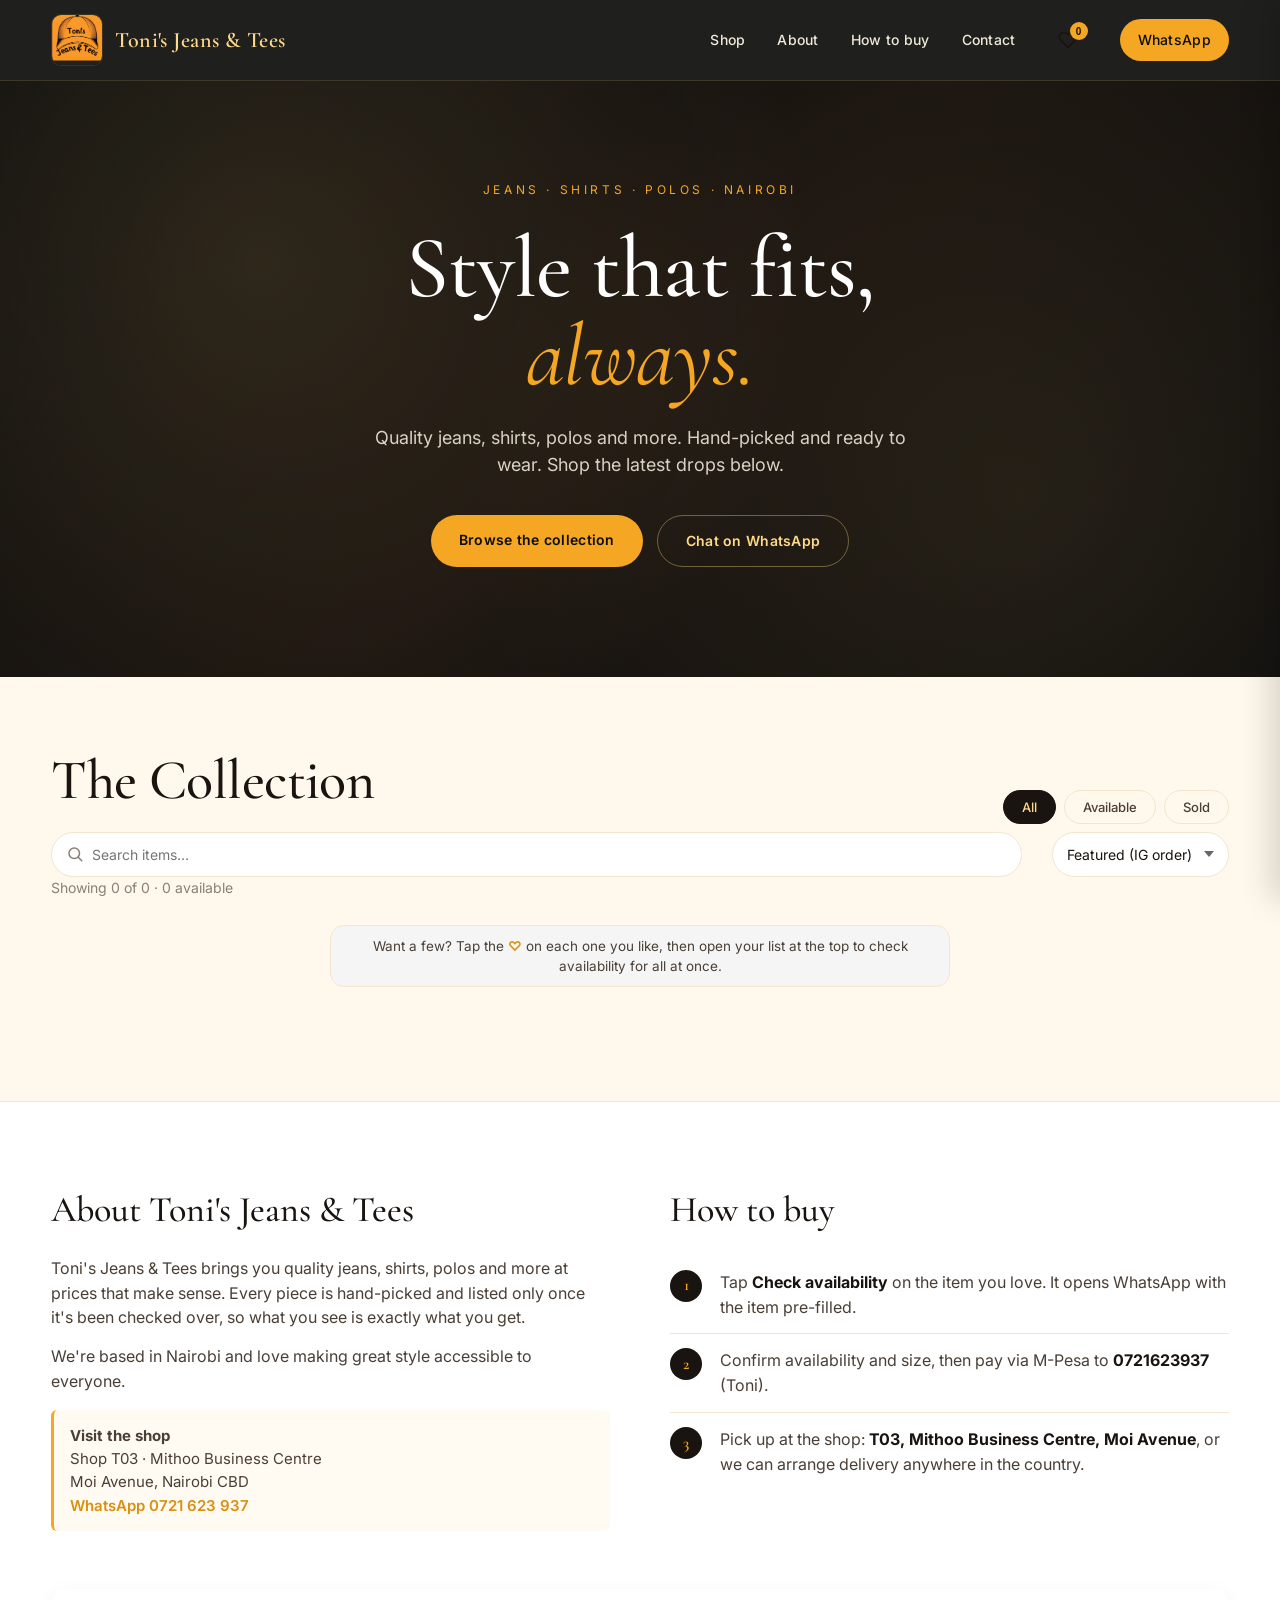
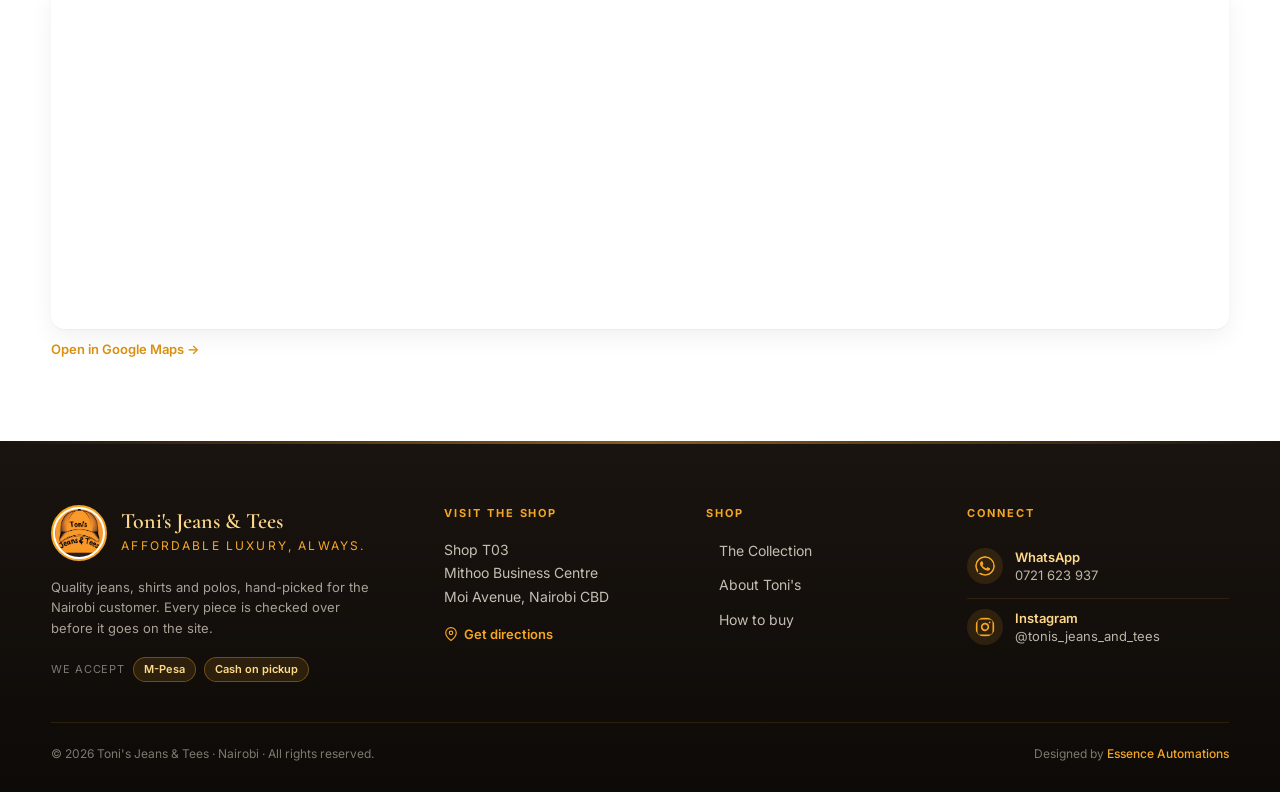
==== commit d9243ce6: "Wishlist: teach the multi-item enquiry flow (gallery hint + drawer title/subline + neutral heart lab" ====
--- a/index.html
+++ b/index.html
@@ -109,15 +109,18 @@
   <div class="drawer-backdrop" data-action="close-drawer"></div>
   <aside class="drawer-panel">
     <header class="drawer-head">
-      <h3>Your wishlist</h3>
+      <h3>Jeans you've picked</h3>
       <button class="drawer-close" data-action="close-drawer" aria-label="Close wishlist">&times;</button>
     </header>
+    <p class="wl-intro">Check availability for all of these in one WhatsApp message.</p>
     <div class="drawer-body" id="wishlistList"></div>
     <footer class="drawer-foot" id="wishlistFoot" hidden>
       <a class="btn btn-primary" id="wishlistEnquireAll" target="_blank" rel="noopener">Check availability for all on WhatsApp</a>
     </footer>
   </aside>
 </div>
+
+<p class="multi-enquire-hint container">Want a few? Tap the <span class="meh-heart">♡</span> on each one you like, then open your list at the top to check availability for all at once.</p>
 
 <main class="gallery container" id="gallery">
   <!-- Bags injected here -->
@@ -230,6 +233,6 @@
   <div class="lightbox-caption" id="lightboxCaption"></div>
 </div>
 
-<script src="main.js?v=20260606susp"></script>
+<script src="main.js?v=20260611filters3"></script>
 </body>
 </html>
--- a/styles.css
+++ b/styles.css
@@ -493,6 +493,14 @@
 .drawer-empty { color: var(--ink-faint); font-size: 14px; padding: 24px 0; text-align: center; }
 .drawer-foot { padding: 16px 18px; border-top: 1px solid var(--line); }
 .drawer-foot .btn { width: 100%; }
+/* Multi-item enquiry — teach the "pick several, ask together" flow */
+.multi-enquire-hint {
+  margin: 2px auto 18px; font-size: 13.5px; line-height: 1.5; color: var(--ink-soft);
+  background: var(--surface, #f5f5f5); border: 1px solid var(--line, #e3e3e3);
+  border-radius: 14px; padding: 10px 18px; text-align: center; max-width: 620px;
+}
+.multi-enquire-hint .meh-heart { color: var(--gold-deep); font-weight: 700; }
+.wl-intro { margin: 0; padding: 12px 22px 2px; font-size: 13px; color: var(--ink-faint); }
 .wishlist-row { display: grid; grid-template-columns: 64px 1fr 28px; gap: 10px; align-items: center; padding: 8px 0; border-bottom: 1px solid var(--line); }
 .wishlist-row img { width: 64px; height: 64px; border-radius: 6px; object-fit: cover; }
 .wishlist-row-name { font-weight: 600; font-size: 14px; }
@@ -1193,7 +1201,7 @@
 /* Modal */
 .modal { position: fixed; inset: 0; background: rgba(0,0,0,0.55); z-index: 1000; align-items: center; justify-content: center; padding: 20px; }
 .modal.open, .modal[style*="display:flex"] { display: flex; }
-.modal-card { background: #fff; border-radius: 14px; padding: 28px; max-width: 500px; width: 100%; box-shadow: 0 20px 60px rgba(0,0,0,0.3); max-height: 90vh; overflow-y: auto; }
+.modal-card { background: #fff; border-radius: 14px; padding: 28px; max-width: 500px; width: 100%; box-shadow: 0 20px 60px rgba(0,0,0,0.3); max-height: calc(100vh - 40px); max-height: calc(100dvh - 40px); overflow-y: auto; -webkit-overflow-scrolling: touch; }
 .modal-card h3 { font-family: var(--serif); font-size: 24px; font-weight: 500; margin: 0 0 4px; }
 .modal-card p.sub { color: #666; font-size: 14px; margin-bottom: 18px; }
 
@@ -1509,7 +1517,10 @@
   display: flex;
   flex-wrap: wrap;
   gap: 8px;
-}
+ max-height: 116px; overflow-y: auto; scrollbar-width: thin; padding-right: 2px; }
+.search-gaps-pills::-webkit-scrollbar { width: 6px; }
+.search-gaps-pills::-webkit-scrollbar-thumb { background: rgba(107,91,58,0.35); border-radius: 99px; }
+.search-gaps-pills::-webkit-scrollbar-track { background: transparent; }
 .search-gap-pill {
   display: inline-flex; align-items: center;
   background: #fff;
@@ -1567,11 +1578,14 @@
 .client-row-main { flex: 1; min-width: 0; }
 .client-row-name { font-size: 15px; font-weight: 700; color: var(--ink, #2a1d10); }
 .client-row-sub { font-size: 12.5px; color: var(--ink-soft, #6b5b48); margin-top: 3px; }
-.client-items { display: flex; flex-wrap: wrap; gap: 6px; margin-top: 8px; }
+.client-items { display: flex; flex-wrap: wrap; gap: 6px; margin-top: 8px;  max-height: 84px; overflow-y: auto; scrollbar-width: thin; padding-right: 2px; }
+.client-items::-webkit-scrollbar { width: 6px; }
+.client-items::-webkit-scrollbar-thumb { background: rgba(107,91,58,0.35); border-radius: 99px; }
+.client-items::-webkit-scrollbar-track { background: transparent; }
 .client-item {
   font-size: 11.5px; color: #6b5b3a;
-  background: #faf6ec; border: 1px solid #e8dcbf; border-radius: 99px;
-  padding: 2px 9px; white-space: nowrap;
+  background: #faf6ec; border: 1px solid #e8dcbf; border-radius: 12px;
+  padding: 2px 9px; white-space: normal; overflow-wrap: anywhere;
 }
 .client-row-actions { flex-shrink: 0; display: flex; flex-direction: column; gap: 6px; }
 .client-tag { display: inline-block; margin-left: 8px; font-size: 10px; font-weight: 700; letter-spacing: 0.06em; text-transform: uppercase; color: #6b5b3a; background: #f3ead6; border: 1px solid #e3d3ad; border-radius: 4px; padding: 1px 6px; vertical-align: middle; }
@@ -1585,6 +1599,13 @@
 .client-item-empty { padding: 10px 12px; font-size: 13px; color: #999; }
 .client-item-chosen { margin-top: 8px; font-size: 13px; color: var(--ink-soft, #6b5b48); }
 .client-item-chosen button { background: none; border: 0; color: #b00020; font-size: 13px; cursor: pointer; text-decoration: underline; padding: 0; }
+
+/* Bulk-sell modal rows — one selected item per line, optional per-item size picker */
+.bulksell-rows { display: flex; flex-direction: column; gap: 6px; max-height: 200px; overflow-y: auto; scrollbar-width: thin; padding-right: 2px; margin-top: 4px; }
+.bulksell-row { display: flex; align-items: center; justify-content: space-between; gap: 8px; background: rgba(0,0,0,0.035); border: 1px solid rgba(0,0,0,0.1); border-radius: 10px; padding: 6px 10px; }
+.bulksell-row-name { flex: 1 1 auto; min-width: 0; font-size: 12.5px; overflow-wrap: anywhere; }
+.bulksell-row .bsr-size { width: auto; max-width: 45%; flex: 0 0 auto; font-size: 12px; padding: 3px 6px; border: 1px solid rgba(0,0,0,0.2); border-radius: 6px; background: #fff; }
+.bulksell-row .bsr-onesize { font-size: 12px; opacity: 0.7; flex: 0 0 auto; white-space: nowrap; }
 @media (max-width: 600px) {
   .client-row { flex-direction: column; align-items: stretch; }
   .client-row-actions .btn-admin { width: 100%; }
@@ -1654,3 +1675,47 @@
 .btn-paid-none:hover { background: #ffe8e6; border-color: #e7a9a3; }
 .btn-paid-none.active { background: #b3301f; color: #fff; border-color: #b3301f; box-shadow: 0 2px 8px rgba(179,48,31,0.28); }
 .btn-paid-none.active::before { background: #fff; box-shadow: inset 0 0 0 3px #b3301f; }
+/* Mobile: full-screen modal sheets so tall sale/restock modals fit and the
+   action buttons stay reachable (sticky footer). dvh/svh not vh, so the
+   browser URL bar can't clip the card. 2026-06-07 */
+@media (max-width: 600px) {
+  .modal { padding: 0; align-items: stretch; }
+  .modal-card { max-width: none; border-radius: 0; height: 100svh; height: 100dvh; max-height: 100svh; max-height: 100dvh; padding: 16px 16px 0; }
+  .modal-card h3 { font-size: 19px; line-height: 1.18; }
+  .modal-card .admin-actions { position: sticky; bottom: 0; background: #fff; z-index: 2; margin: 14px -16px 0; padding: 12px 16px calc(12px + env(safe-area-inset-bottom, 0px)); box-shadow: 0 -7px 14px -9px rgba(0,0,0,0.25); }
+  .bulk-bar { flex-wrap: wrap; }
+}
+
+
+/* ===== Collapsible admin sections (mobile-safe) — fleet rollout 2026-06-11 =====
+   Manual add-item form + WhatsApp Marketing collapse into native <details>.
+   CRITICAL: a <summary> with display:flex breaks native <details> toggling in
+   Safari / mobile WebKit, so summaries stay display:block (flex on inner .me-row)
+   AND the toggles are JS-driven (preventDefault + flip .open) — see admin.js. */
+.manual-entry { margin: 14px 0 0; }
+summary.manual-entry-divider { display: block; list-style: none; cursor: pointer; user-select: none; margin: 10px 0; }
+summary.manual-entry-divider::-webkit-details-marker { display: none; }
+summary.manual-entry-divider::marker { content: ""; }
+.manual-entry .me-row { display: flex; align-items: center; gap: 12px; }
+.manual-entry .me-row::before, .manual-entry .me-row::after { content: ""; flex: 1; height: 1px; background: var(--line, #e5e0d5); }
+.manual-entry .me-pill {
+  display: inline-flex; align-items: center; gap: 9px; white-space: nowrap;
+  background: var(--gold); color: #2a1505;
+  padding: 12px 24px; border-radius: 999px;
+  font-size: 13px; font-weight: 700; letter-spacing: 0.06em; text-transform: uppercase;
+  box-shadow: 0 3px 12px rgba(0,0,0,0.16);
+  transition: transform 0.18s, box-shadow 0.18s, filter 0.18s;
+}
+.manual-entry .me-plus { transition: transform 0.2s ease; }
+.manual-entry[open] .me-plus { transform: rotate(45deg); }
+summary.manual-entry-divider:hover .me-pill { transform: translateY(-1px); box-shadow: 0 5px 16px rgba(0,0,0,0.22); filter: brightness(0.96); }
+summary.manual-entry-divider:active .me-pill { transform: translateY(0); }
+
+.dash-collapse { margin: 0; }
+summary.dash-summary { display: block; list-style: none; cursor: pointer; user-select: none; position: relative; }
+summary.dash-summary::-webkit-details-marker { display: none; }
+summary.dash-summary::marker { content: ""; }
+summary.dash-summary .dash-title { margin-bottom: 0; padding-right: 28px; }
+.dash-collapse[open] summary.dash-summary .dash-title { margin-bottom: 18px; }
+summary.dash-summary::after { content: "\203A"; position: absolute; right: 2px; top: 6px; font-size: 24px; line-height: 1; color: var(--gold-deep, var(--gold)); transform: rotate(90deg); transition: transform 0.18s ease; }
+.dash-collapse[open] summary.dash-summary::after { transform: rotate(-90deg); }
